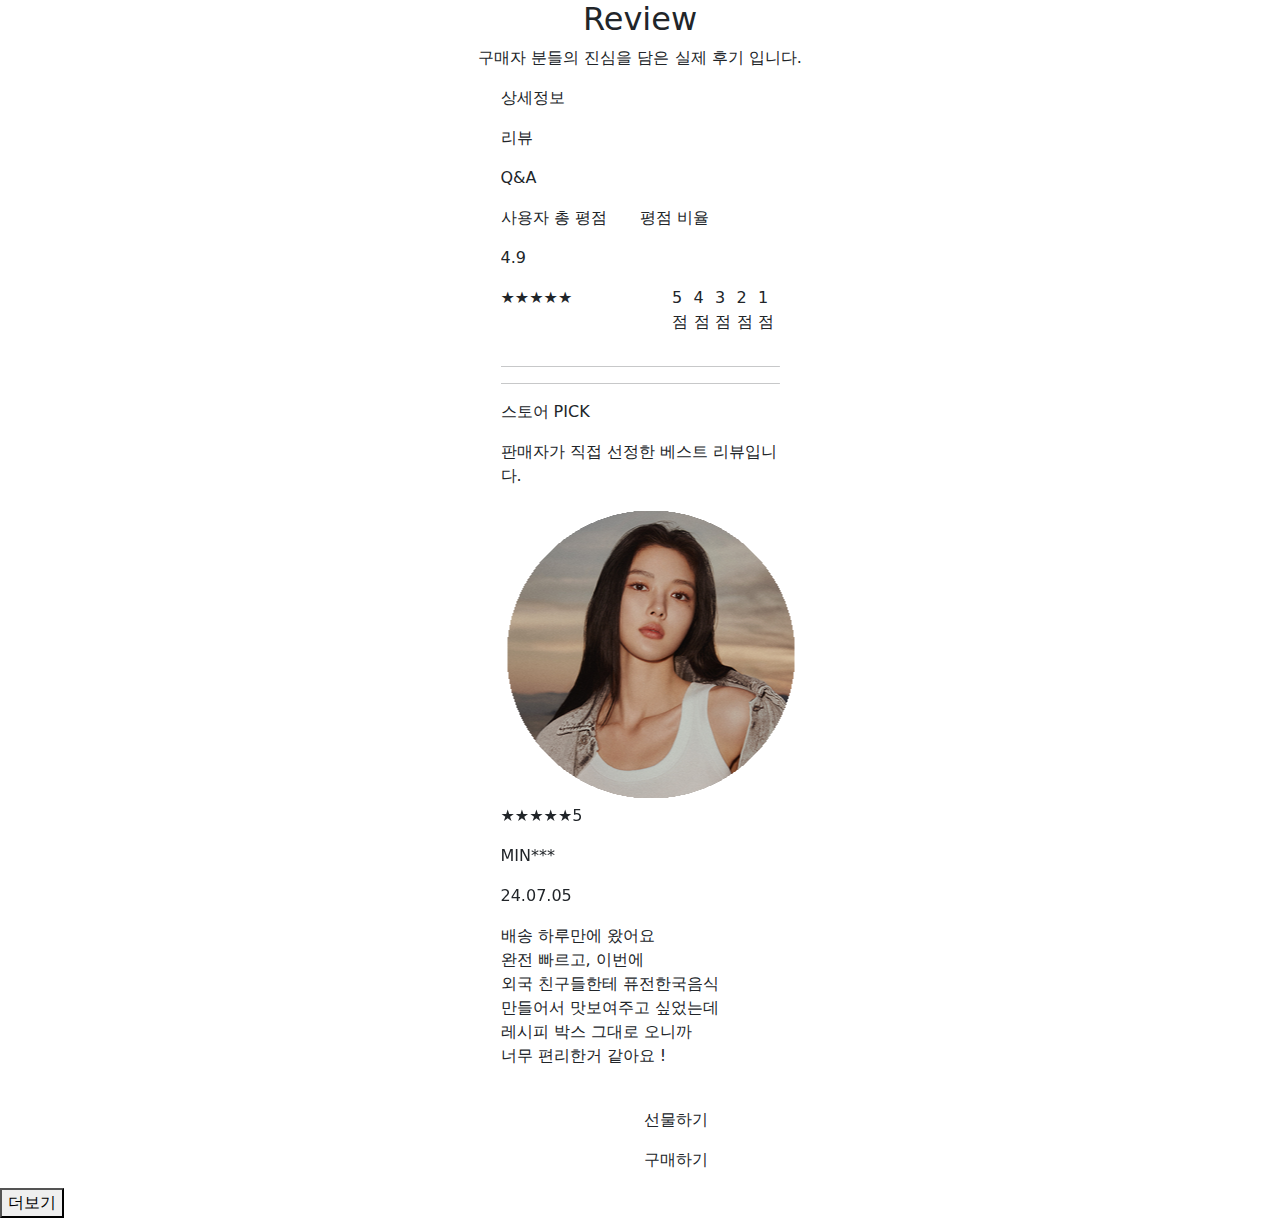
==== reviewboxset.html @ c2fda346 "네이버 고객 리뷰 박스 하드코딩 완료건" ====
<!DOCTYPE html>
<html lang="en">
<head>
  <meta charset="UTF-8">
  <meta name="viewport" content="width=device-width, initial-scale=1.0">
  <link rel="stylesheet" href="https://unpkg.com/swiper/swiper-bundle.min.css">
  <title>Swiper 8 Example</title>   
  <link rel="stylesheet" href="./css/reivewboxset.min.css">
  <link rel="stylesheet" href="https://yunjuyean.github.io/uglyus/css/common.min.css">
  <link href="https://cdn.jsdelivr.net/npm/bootstrap@5.3.3/dist/css/bootstrap.min.css" rel="stylesheet" integrity="sha384-QWTKZyjpPEjISv5WaRU9OFeRpok6YctnYmDr5pNlyT2bRjXh0JMhjY6hW+ALEwIH" crossorigin="anonymous">
  <link rel="stylesheet" href="https://cdnjs.cloudflare.com/ajax/libs/bootstrap-icons/1.5.0/font/bootstrap-icons.min.css">
  <link href="
  https://cdn.jsdelivr.net/npm/reset-css@5.0.2/reset.min.css
  " rel="stylesheet">
</head>
<body>
  <section id="review_gms"> 
    <span class="review_background"></span>

    <div class="text-center dja_gms">
        <h2 class = "font_con_title_e contents_spacing_gms">Review</h2>
        <p class = "font_leadcopy contents_spacing_gms">구매자 분들의 진심을 담은 실제 후기 입니다.</p>
    </div>

    <!-- Swiper -->
    <div class="container">
      <div class="swiper">
          <div class="swiper-wrapper">
              <div class="swiper-slide usernaver">   
                <div class="reviewbox bg-white">
                    <section class="usernaver_topmenu review_text">
                      <p class="bg_light col-4">상세정보</p>
                      <p class="bg_dark col-4">리뷰</p>
                      <p class="bg_light col-4">Q&A</p>
                    </section>
                    <section class="usernaver_rating review_text">
                      <section class="d-flex">
                        <p class="user_score col-6">사용자 총 평점</p>
                        <p class="rating col-6">평점 비율</p>
                      </section>
                      <section class="d-flex">
                        <p class="col-6 user_score_count_size">4.9</p>

                      </section>
                      <section class="d-flex">
                        <p class="col-6 user_score_star">★★★★★</p>
                        
                        <ul class="d-flex user_score_count_margin">
                          <li class="d-flex flex-column-reverse">
                            <span class="letter">5점</span>
                            <span class="user_score_count_bar">
                              <span class="user_score_highcount_colour"></span>
                            </span>
                          </li>
                          <li class="d-flex flex-column-reverse">
                            <span class="letter">4점</span>
                            <span class="user_score_count_bar">
                              <span class="user_score_lowcount_colour"></span>
                            </span>
                          </li>
                          <li class="d-flex flex-column-reverse">
                            <span class="letter">3점</span>
                            <span class="user_score_count_bar">
                              <span class="user_score_lowcount_colour"></span>
                            </span>
                          </li>
                          <li class="d-flex flex-column-reverse">
                            <span class="letter">2점</span>
                            <span class="user_score_count_bar">
                              <span class="user_score_lowcount_colour"></span>
                            </span>
                          </li>
                          <li class="d-flex flex-column-reverse">
                            <span class="letter">1점</span>
                            <span class="user_score_count_bar">
                              <span class="user_score_lowcount_colour"></span>
                            </span>
                          </li>
                        </ul>
                      </section>
                      <section>
                        <hr class="border_divider"></hr>
                        <hr class="border_divider_horizontal"></hr>
                      </section>
                    </section>
                    <section class="usernaver_review_article">
                      <p class="usernaver_reivew_title">스토어 PICK</p>
                      <p class="usernaver_review_subtitle">판매자가 직접 선정한 베스트 리뷰입니다.</p>
                      <main class="usernaver_review_small_main">
                        <box class="naver_review_userphoto">
                          <span class="position-relative">
                            <img class="usernaver_profile" src="./img/naver_riview_profilephoto.png" alt="">
                            <p class="reviewbox_user_score">★★★★★<span class="reviewbox_user_score_number">5</span></p>
                            <p class="reviewbox_user_id">MIN***</p>
                            <p class="reviewbox_user_date">24.07.05</p>
                          </span>
                          <p class="reviewbox_user_review">
                            배송 하루만에 왔어요<br>
                            완전 빠르고, 이번에<br>
                            외국 친구들한테 퓨전한국음식<br>
                            만들어서 맛보여주고 싶었는데<br>
                            레시피 박스 그대로 오니까<br>
                            너무 편리한거 같아요 !</p>
                            <img class="reviewbox_user_reviewphoto" src="./img/review_photo.jpg" alt="">
                        </box>

                      </main>

                      <main class="usernaver_review_small_left"></main>
                      <main class="usernaver_review_small_right"></main>
                  </section>
                  <section>
                    <box class="favorit_iconbox">
                      <i class="bi bi-heart favorit_icon"></i>
                    </box>
                    <box class="comment_iconbox">
                      <i class="bi bi-chat-dots comment_icon"></i>
                    </box>
                    <box class="present_box d-flex justify-content-evenly align-items-center">
                      <i class="bi bi-gift"></i>
                      <p class="usernaver_box_text">선물하기</p>
                    </box>
                    <box class="buy_box d-flex justify-content-evenly align-items-center">
                      <img class="naver_circle_icon" src="./img/img_gms/naver_icon-circle_59879.svg" alt="">
                      <p class="usernaver_box_text">구매하기</p>
                    </box>
                  </section>
                  </div>
                </div> 


              <div class="swiper-slide twiter">
                <div class="reviewbox review_text">

                </div>
              </div>

              <div class="swiper-slide instagram">
                <div class="reviewbox review_text">
                  
                </div>
              </div>

              <div class="swiper-slide youtube">
                <div class="reviewbox review_text">
                  
                </div>
              </div>      

              <div class="swiper-slide naverblog">
                <div class="reviewbox review_text">
                  
                </div>    
              </div>
          </div>
      </div>       
    </div>
     
   
    <div class="more_button-wrapper_gms dja_gms">
    <button class="more_button_gms font_button">더보기</button>
    </div>
</section>
 <!-- Swiper JS -->
 <script src="https://unpkg.com/swiper/swiper-bundle.min.js"></script>
 <script>
   document.addEventListener('DOMContentLoaded', function () {
     
     const swiperWrapper = document.querySelector('.swiper-wrapper');
     const slides = document.querySelectorAll('.swiper-slide');
     slides.forEach(slide => {
       const clone = slide.cloneNode(true);
       swiperWrapper.appendChild(clone);
     });

     var swiper = new Swiper('.swiper', {
       slidesPerView: 4,  // 화면에 보이는 슬라이드 수
       spaceBetween: 0,  // 슬라이드 사이의 간격 (필요에 따라 조정)
       loop: true,  
       centeredSlides: true,      // 슬라이드가 무한히 반복되게 함
       navigation: {
         nextEl: '.swiper-button-next',
         prevEl: '.swiper-button-prev',
       },
      // autoplay: {
       //delay: 2500,
      // disableOnInteraction: false,
    // }, 
       pagination: {
         el: '.swiper-pagination',
         clickable: true,
       },
       
     });
     
   });
 </script>

<script
src="https://code.jquery.com/jquery-2.2.4.min.js"
integrity="sha256-BbhdlvQf/xTY9gja0Dq3HiwQF8LaCRTXxZKRutelT44="
crossorigin="anonymous">
</script>

<script>
 $(document).ready(function(){
     $.ajax({
         url: "/data/data_gms.json", // JSON 파일의 경로
         type: "GET",
         dataType: "json",
         success: function(data){
             console.log("리뷰정보", data);

             let snsListHTML = '';

             $('.swpier-slide .naver').html(snsListHTML);
             $('.swpier-slide .twiter').html(snsListHTML);
             $('.swpier-slide .instagram').html(snsListHTML);
             $('.swpier-slide .youtube').html(snsListHTML);
             $('.swpier-slide .naverblog').html(snsListHTML);

         },
         error: function(){
             
         }
     });
 });
</script>
</body>
</html>
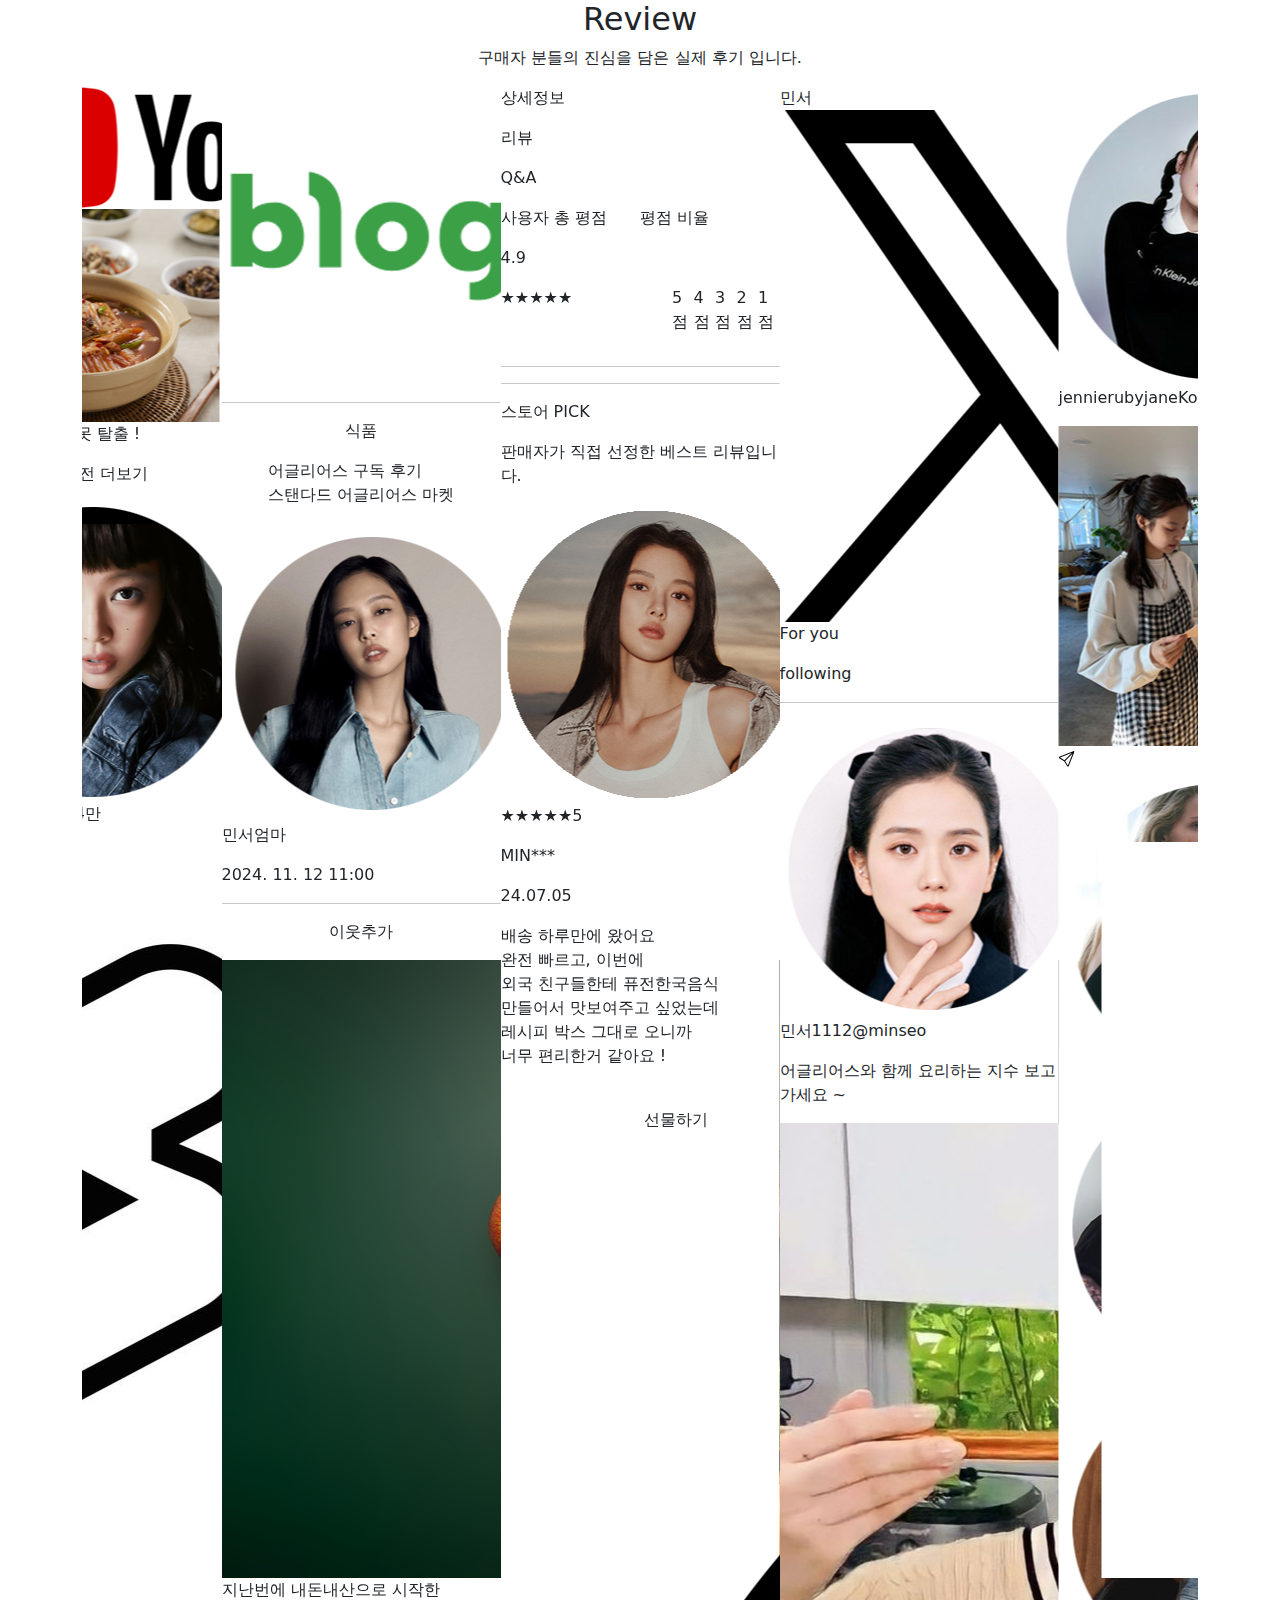
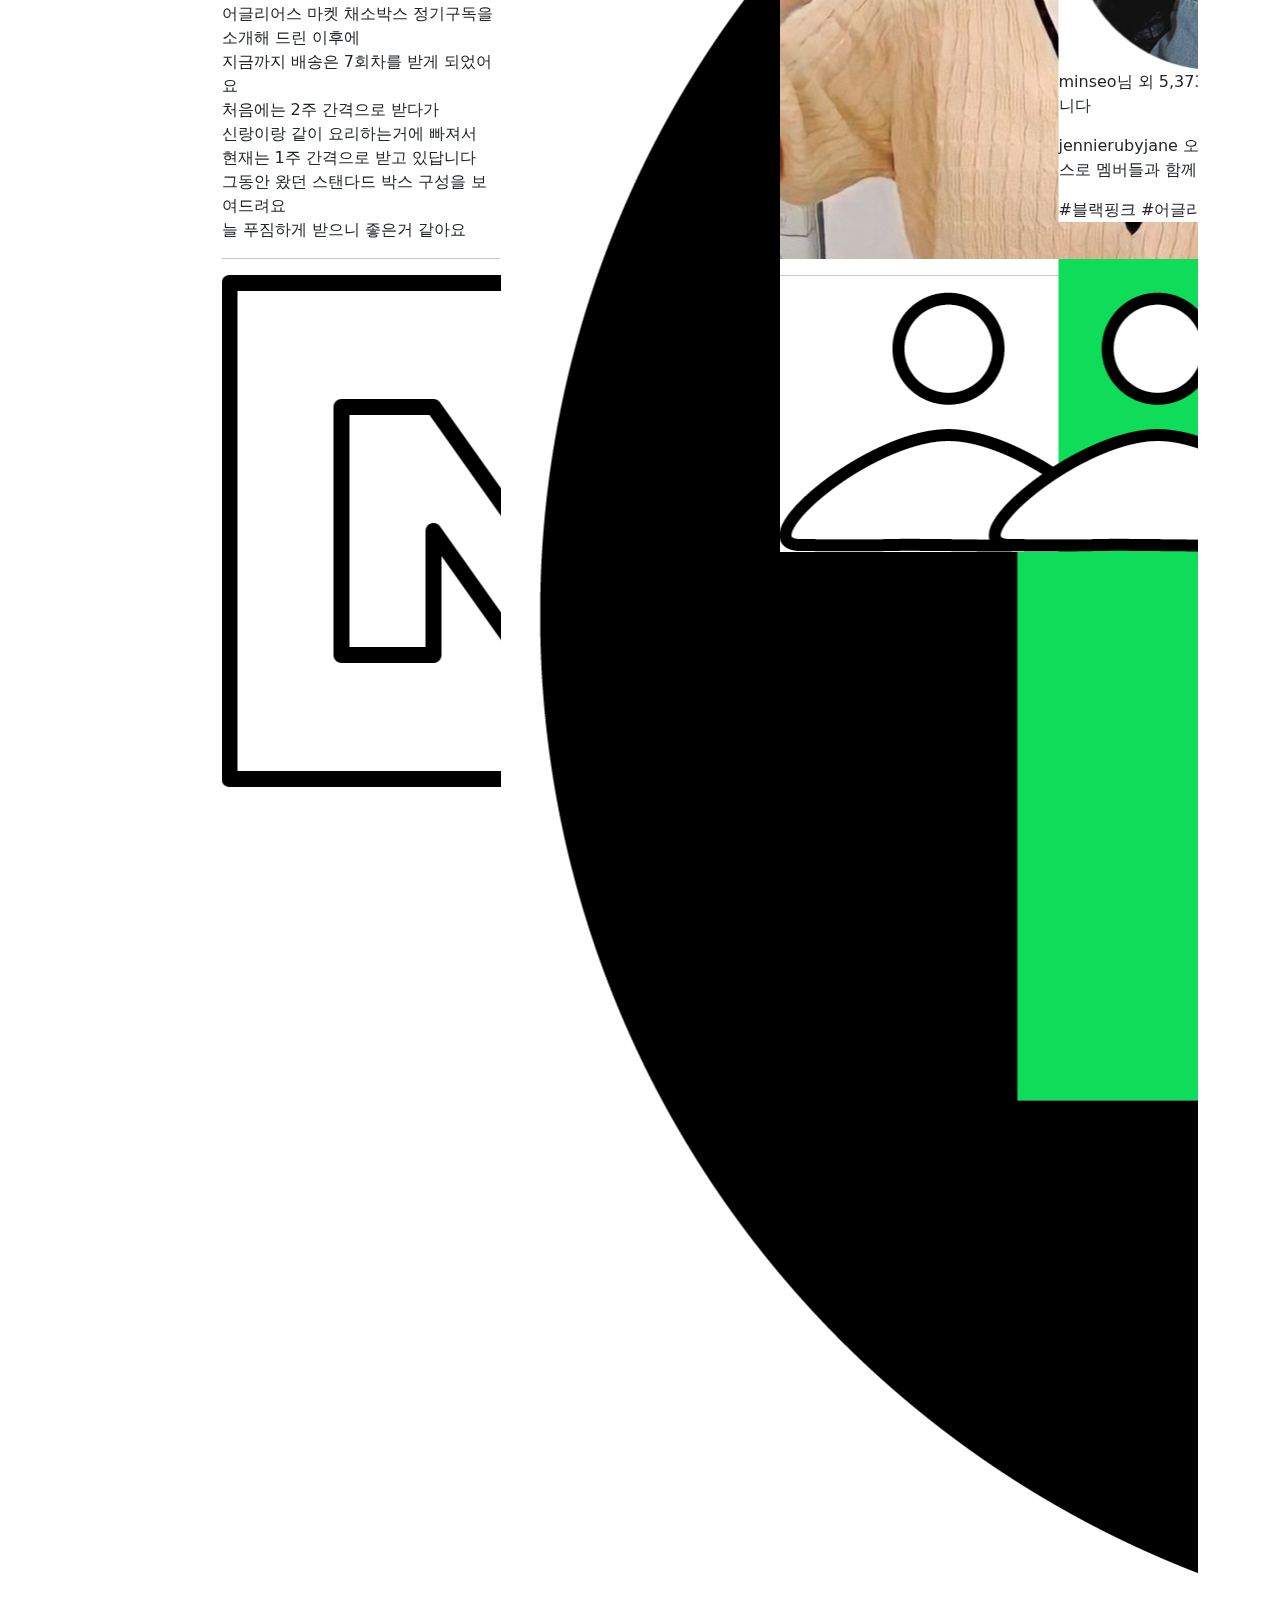
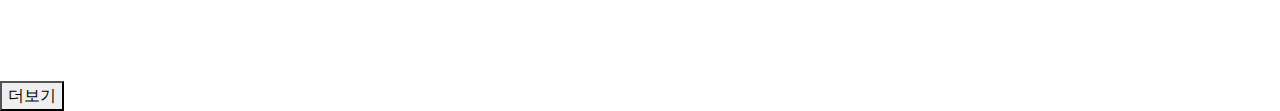
==== commit db8437d0: "리뷰 컴포넌트 하드코딩 완성형" ====
--- a/reviewboxset.html
+++ b/reviewboxset.html
@@ -33,6 +33,7 @@
                       <p class="bg_dark col-4">리뷰</p>
                       <p class="bg_light col-4">Q&A</p>
                     </section>
+
                     <section class="usernaver_rating review_text">
                       <section class="d-flex">
                         <p class="user_score col-6">사용자 총 평점</p>
@@ -40,11 +41,9 @@
                       </section>
                       <section class="d-flex">
                         <p class="col-6 user_score_count_size">4.9</p>
-
                       </section>
                       <section class="d-flex">
                         <p class="col-6 user_score_star">★★★★★</p>
-                        
                         <ul class="d-flex user_score_count_margin">
                           <li class="d-flex flex-column-reverse">
                             <span class="letter">5점</span>
@@ -79,10 +78,11 @@
                         </ul>
                       </section>
                       <section>
-                        <hr class="border_divider"></hr>
-                        <hr class="border_divider_horizontal"></hr>
+                        <hr class="usernaver_border_divider"></hr>
+                        <hr class="usernaver_border_divider_horizontal"></hr>
                       </section>
                     </section>
+
                     <section class="usernaver_review_article">
                       <p class="usernaver_reivew_title">스토어 PICK</p>
                       <p class="usernaver_review_subtitle">판매자가 직접 선정한 베스트 리뷰입니다.</p>
@@ -103,12 +103,11 @@
                             너무 편리한거 같아요 !</p>
                             <img class="reviewbox_user_reviewphoto" src="./img/review_photo.jpg" alt="">
                         </box>
-
                       </main>
-
                       <main class="usernaver_review_small_left"></main>
                       <main class="usernaver_review_small_right"></main>
                   </section>
+
                   <section>
                     <box class="favorit_iconbox">
                       <i class="bi bi-heart favorit_icon"></i>
@@ -121,35 +120,174 @@
                       <p class="usernaver_box_text">선물하기</p>
                     </box>
                     <box class="buy_box d-flex justify-content-evenly align-items-center">
-                      <img class="naver_circle_icon" src="./img/img_gms/naver_icon-circle_59879.svg" alt="">
+                      <img class="naver_circle_icon" src="./icon/naver_icon-circle.png" alt="">
                       <p class="usernaver_box_text">구매하기</p>
                     </box>
                   </section>
                   </div>
                 </div> 
 
-
               <div class="swiper-slide twiter">
-                <div class="reviewbox review_text">
+                <div class="reviewbox review_text bg-white">
+                  
+                  <section>
+                    <span class="twiter_profile">민서</span>
+                    <img class="twiter_logo" src="./icon/free-icon-twitter-5968958.png" alt="">
+                    <i class="bi bi-gear twiter_setting"></i>
+                  </section>
+
+                  <section class="twiter_top_text">
+                    <p class="col-6">For you</p>
+                    <p class="col-6">following</p>
+                  </section>
+                  <section>
+                    <hr class="twiter_border_divider_horizontal"></hr>
+                  </section>
+                  <section>
+                    <img class="twiter_review_profile" src="./img/twiter_reivew_profilephoto.png" alt="">
+                    <span class="position-relative d-flex twiter_reviewbox_user_info">
+                      <p class="twiter_reviewbox_user_id">민서1112</p>
+                      <p class="twiter_reviewbox_user_nikname">@minseo</p>
+                    </span>
+                    <span class="twiter_reviewbox_reivew_text">
+                      <p>어글리어스와 함께 요리하는 지수 보고 가세요 ~</p>
+                    </span>             
+                  </section>
+
+                  <section>
+                        <img class="twiter_rieveiwbox_reviewphoto" src="./img/twiter_reviewbox_photo.jpg" alt="">
+                  </section>
+
+                  <section>
+                    <hr class="twiter_border_divider_horizontal"></hr>
+                  </section>
+
+                  <section class="twiter_bottomicon">
+                    <i class="bi bi-house-door-fill"></i>
+                    <i class="bi bi-search"></i>
+                    <img class="twiter_followingicon" src="./icon/following.png" alt="">
+                    <i class="bi bi-bell-fill"></i>
+                    <i class="bi bi-envelope"></i>
+                  </section>
+
 
                 </div>
               </div>
 
               <div class="swiper-slide instagram">
-                <div class="reviewbox review_text">
+                <div class="reviewbox review_text bg-white">
+                  <section>
+                    <img class="insta_profilephoto" src="./img/insta_riview_profilephoto.png" alt="">
+                    <span class="position-relative d-flex insta_reviewbox_user_info">
+                      <p class="insta_reviewbox_user_id">jennierubyjane</p>
+                      <p class="insta_reviewbox_user_country">Korea</p>
+                      <i class="bi bi-three-dots-vertical"></i>
+                    </span>
+                  </section>
+
+                  <section>
+                    <img class="insta_reviewbox_photo" src="./img/insta_review_photo.png" alt="">
+                    <span class="insta_reiviewbox_icon">
+                      <i class="bi bi-heart-fill"></i>
+                      <i class="bi bi-chat"></i>
+                      <img class="insta_icon_send" src="./icon/send.svg" alt="">            
+                    </span>
+                    <span class="insta_follwing_photo">
+                      <img src="./img/insta_following_photo.png" alt="">
+                      <img class="insta_follwing_photo_s" src="./img/insta_following_photo_2.png" alt="">
+                      <img class="insta_follwing_photo_t" src="./img/insta_following_photo_3.png" alt="">
+                    </span>
+                      <span class="insta_reviewbox_article">
+                        <p class="insta_reviewbox_article_f">minseo님 외 <span>5,373,154 명</span>이 좋아합니다</p>
+                        <p class="insta_reviewbox_article_s"><span>jennierubyjane</span> 오늘저녁은 어글리어스로 멤버들과 함께</p>              
+                        <p class="insta_reviewbox_article_t">#블랙핑크 #어글리어스</p>
+                    </span>
+                  </section>
                   
                 </div>
               </div>
 
               <div class="swiper-slide youtube">
-                <div class="reviewbox review_text">
-                  
+                <div class="reviewbox review_text bg-white">
+                  <section class="youtube_icon">
+                    <img class="youtube_logo" src="./icon/youtube.logo.png" alt="">
+                    <i class="bi bi-cast"></i>
+                    <i class="bi bi-bell"></i>
+                    <i class="bi bi-search"></i>
+                  </section>
+                  <section>
+                    <img class="youtube_reviewbox_photo" src="./img/youtube_photo.png" alt="">
+                    <p class="youtube_reviewbox_title">어글리어스로 요알못 탈출 ! </p>
+                    <p class="youtube_reviewbox_article_f">조회수 33만회
+                    <span class="youtube_reviewbox_article_s">3일전</span>
+                    <span class="youtube_reviewbox_article_t">더보기</span></p>
+                    <img class="youtube_reviewbox_profile" src="./img/youtube_profilephoto.png" alt="">
+                    <p class="youtube_reviewbox_article_four">민서의 브이로그 <span class="youtube_reviewbox_article_five">94만</span> </p>
+                  </section>
+                  <section class="d-flex justify-content-center align-items-center youtube_bottom_icon">
+                    <i class="bi bi-house-door-fill"></i>
+                    <img class="youtube_bottom_icon_s" src="./icon/Youtube Shorts Logo PNG Images (Transparent HD Photo Clipart).jpg" alt="">
+                    <i class="bi bi-plus-circle"></i>
+                    <i class="bi bi-collection-play"></i>
+                    <span class="youtube_profile">민서</span>
+                  </section>
                 </div>
               </div>      
 
               <div class="swiper-slide naverblog">
-                <div class="reviewbox review_text">
-                  
+                <div class="reviewbox review_text bg-white">
+                  <section class="d-flex justify-content-around align-items-center naverblog_top_icon">
+                    <img class="naverblog_logo" src="./icon/naverblog_gms.png" alt="">
+                    <i class="bi bi-card-list"></i>
+                    <p class="naverblog_top_icon_t">사랑 곱배기 밍서네♥</p>
+                    <i class="bi bi-search"></i>
+                    <i class="bi bi-list"></i>
+                  </section>
+                  <section>
+                    <hr class="naverblog_border_divider_horizontal"></hr>
+                  </section>
+                  <section class="d-flex flex-column align-items-center naverblog_review_text">
+                    <p class="naverblog_review_text_f">식품</p>
+                    <p class="naverblog_review_text_s">
+                      어글리어스 구독 후기</br>
+                      스탠다드 어글리어스 마켓
+                    </p>
+                  </section>
+                  <section>
+                    <img class="naverblog_review_profile" src="./img/naverblog_riview_profilephoto.png" alt="">
+                    <p class="naverblog_review_profile_text_f">민서엄마</p>
+                    <p class="naverblog_review_profile_text_s">2024. 11. 12 11:00</p>
+                  </section>
+                  <section>
+                    <hr class="naverblog_border_divider_horizontal_s"></hr>
+                  </section>
+                  <section class="d-flex justify-content-center align-items-center">
+                    <p class="naverblog_addfriends"><i class="bi bi-plus"></i>이웃추가</p>
+                  </section>
+                  <section>
+                    <img class="naverblog_review_article_photo" src="./img/naverblog_review_photo.jpg" alt="">
+                    <p class="naverblog_review_article">지난번에 내돈내산으로 시작한</br>
+                      어글리어스 마켓 채소박스 정기구독을</br>
+                      소개해 드린 이후에</br>
+                      지금까지 배송은 7회차를 받게 되었어요</br>
+                      처음에는 2주 간격으로 받다가</br>
+                      신랑이랑 같이 요리하는거에 빠져서</br>
+                      현재는 1주 간격으로 받고 있답니다</br>
+                      그동안 왔던 스탠다드 박스 구성을 보여드려요</br>
+                      늘 푸짐하게 받으니 좋은거 같아요</br></p>
+                  </section>
+                  <section>
+                    <hr class="naverblog_border_divider_horizontal_t"></hr>
+                  </section>
+                  <section class="naverblog_bottom_icon d-flex align-items-center">
+                    <img class="naverblog_bottom_naverlogo" src="./icon/free-icon-naver-11423248.png" alt="">
+                    <i class="bi bi-arrow-left-short"></i>
+                    <i class="bi bi-arrow-right-short"></i>
+                    <i class="bi bi-arrow-clockwise"></i>
+                    <img class="naverblog_bottom_ano_arrow" src="./icon/free-icon-arrow-right-4655041.png" alt="">
+                    <i class="bi bi-list"></i>
+                  </section>
+
                 </div>    
               </div>
           </div>
@@ -161,6 +299,8 @@
     <button class="more_button_gms font_button">더보기</button>
     </div>
 </section>
+
+
  <!-- Swiper JS -->
  <script src="https://unpkg.com/swiper/swiper-bundle.min.js"></script>
  <script>
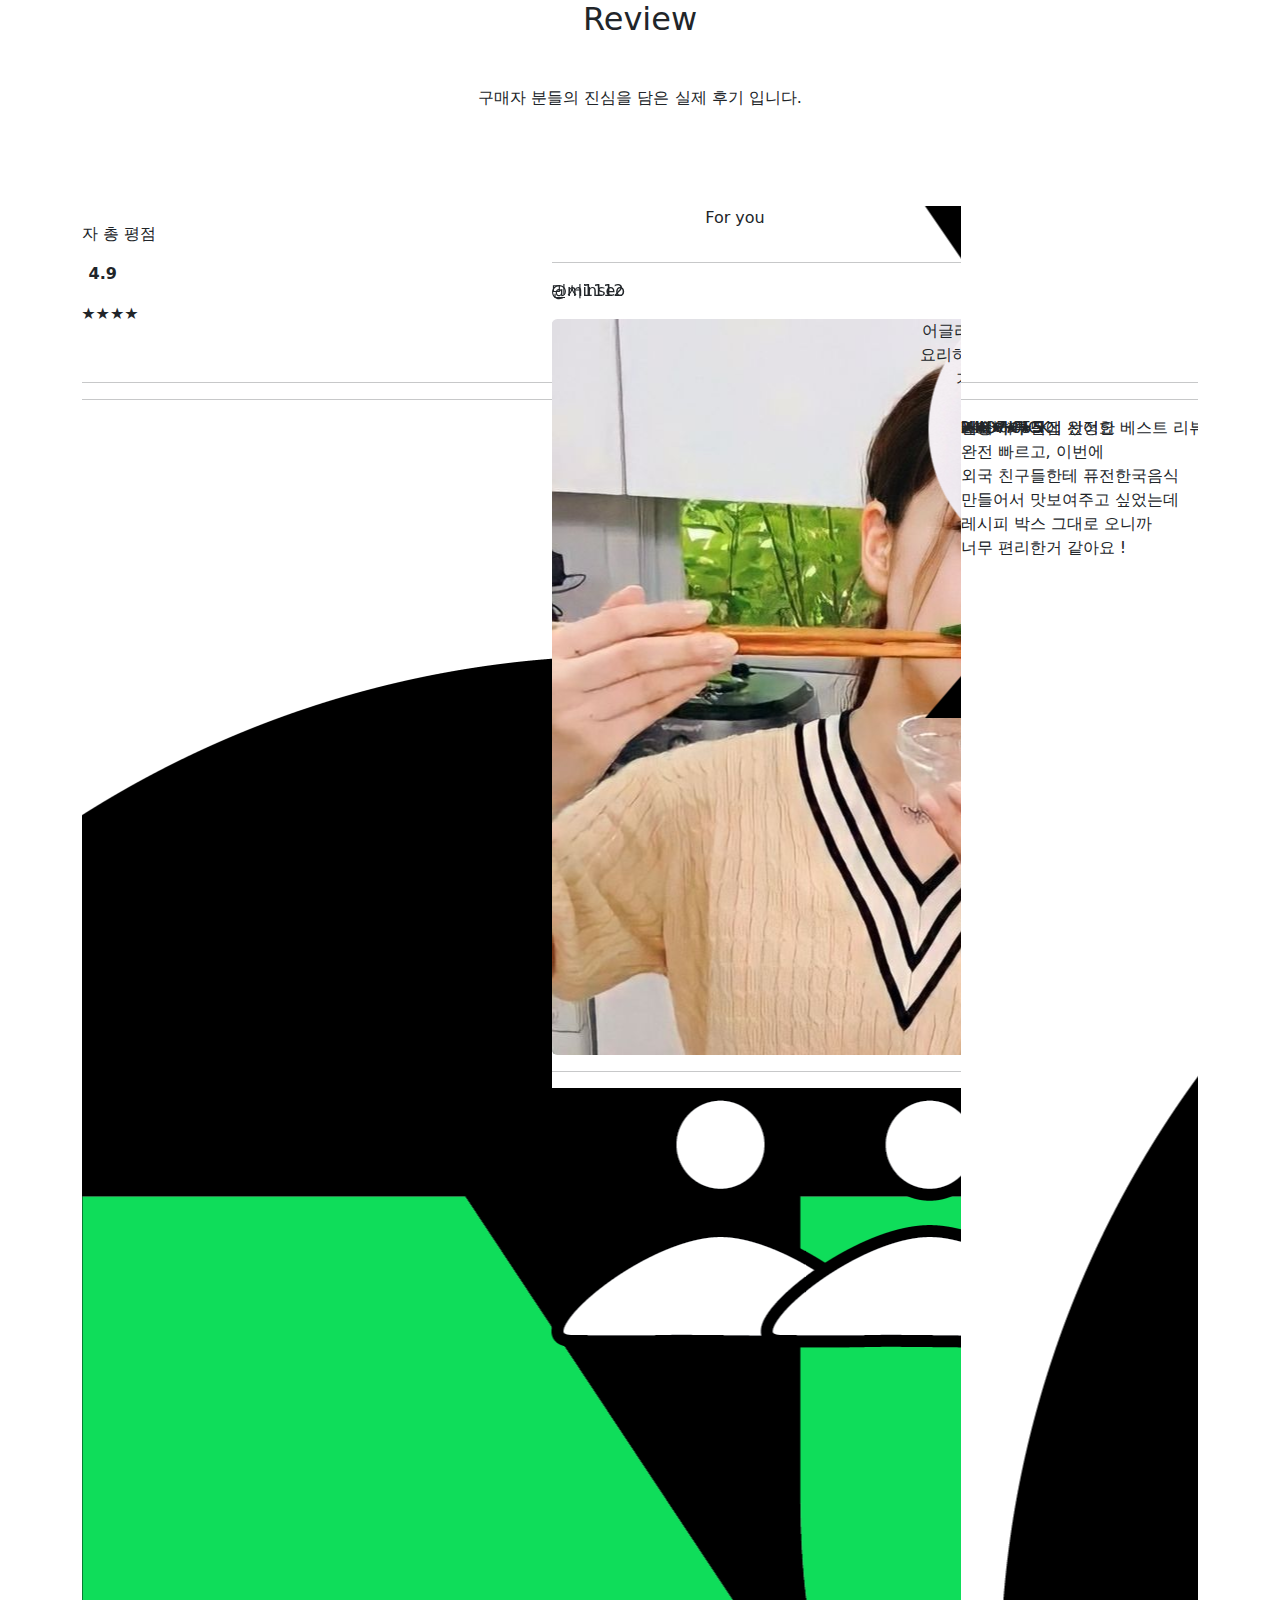
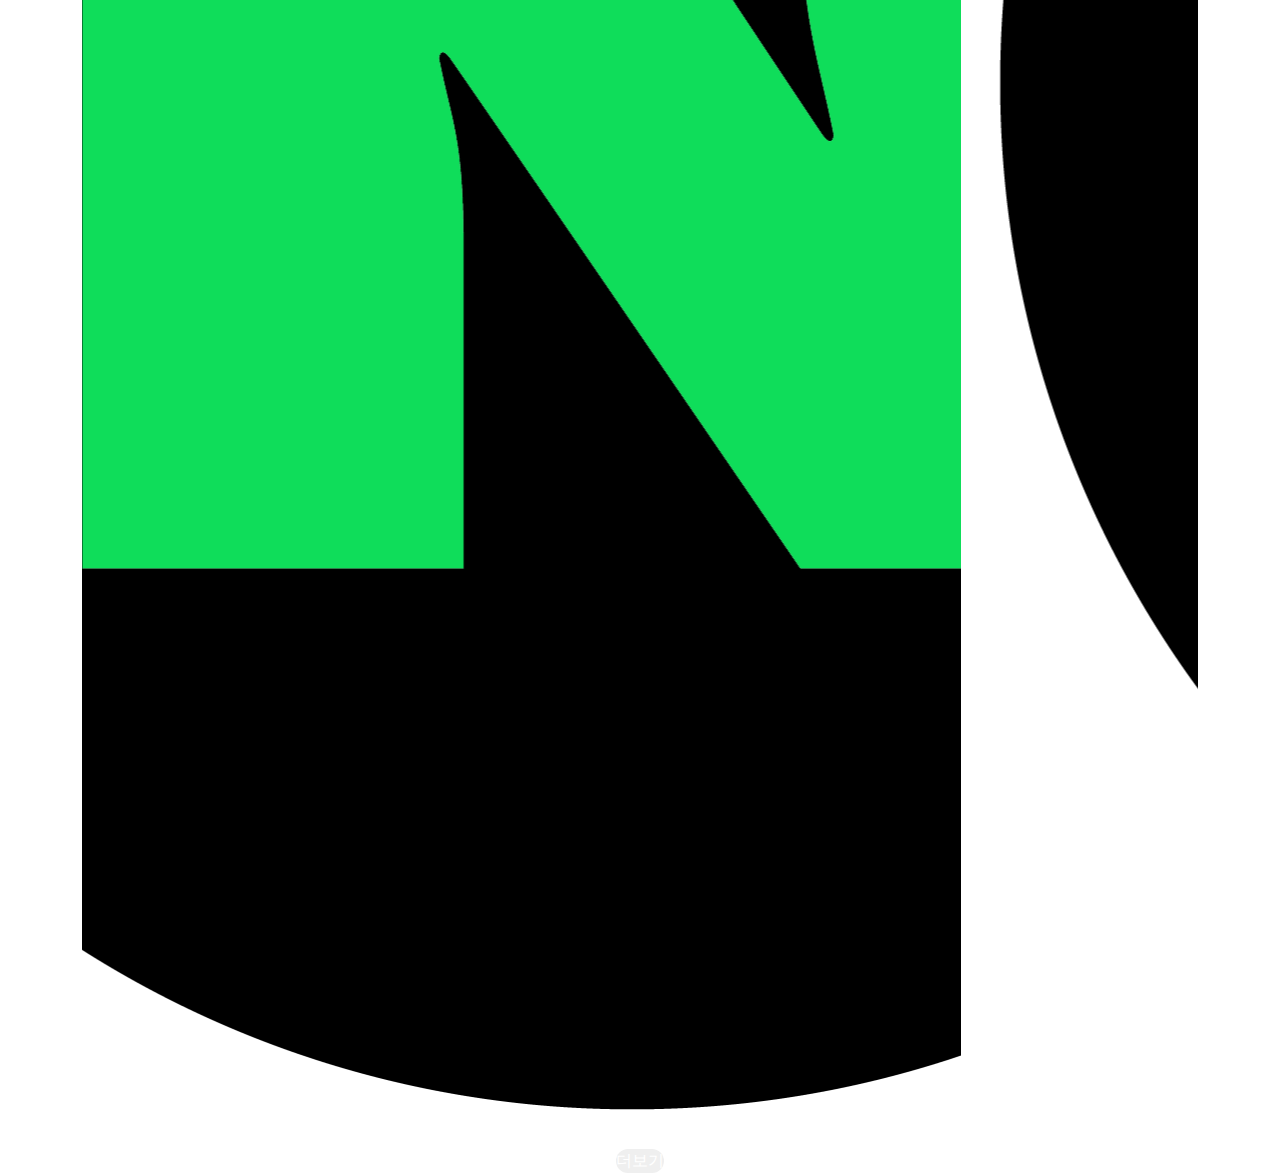
==== commit 7aba168f: "리뷰 컴포넌트 scss 최적화 작업 완료건" ====
--- a/reviewboxset.html
+++ b/reviewboxset.html
@@ -17,18 +17,18 @@
   <section id="review_gms"> 
     <span class="review_background"></span>
 
-    <div class="text-center dja_gms">
-        <h2 class = "font_con_title_e contents_spacing_gms">Review</h2>
-        <p class = "font_leadcopy contents_spacing_gms">구매자 분들의 진심을 담은 실제 후기 입니다.</p>
+    <div class="text-center d-flex justify-content-center align-items-center flex-column">
+        <h2 class = "font_con_title_e mt-0 mb-5">Review</h2>
+        <p class = "font_leadcopy mt-0 mb-5">구매자 분들의 진심을 담은 실제 후기 입니다.</p>
     </div>
 
     <!-- Swiper -->
     <div class="container">
-      <div class="swiper">
+      <div class="swiper w-100 pt-4">
           <div class="swiper-wrapper">
-              <div class="swiper-slide usernaver">   
+              <div class="swiper-slide usernaver d-flex justify-content-center align-items-center text-center ">   
                 <div class="reviewbox bg-white">
-                    <section class="usernaver_topmenu review_text">
+                    <section class="usernaver_topmenu review_text w-100 d-flex justify-content-between align-items-center align-content-center">
                       <p class="bg_light col-4">상세정보</p>
                       <p class="bg_dark col-4">리뷰</p>
                       <p class="bg_light col-4">Q&A</p>
@@ -40,132 +40,132 @@
                         <p class="rating col-6">평점 비율</p>
                       </section>
                       <section class="d-flex">
-                        <p class="col-6 user_score_count_size">4.9</p>
+                        <p class="col-6 user_score_count_size fw-bold f_30">4.9</p>
                       </section>
                       <section class="d-flex">
                         <p class="col-6 user_score_star">★★★★★</p>
                         <ul class="d-flex user_score_count_margin">
                           <li class="d-flex flex-column-reverse">
-                            <span class="letter">5점</span>
-                            <span class="user_score_count_bar">
-                              <span class="user_score_highcount_colour"></span>
-                            </span>
-                          </li>
-                          <li class="d-flex flex-column-reverse">
-                            <span class="letter">4점</span>
-                            <span class="user_score_count_bar">
-                              <span class="user_score_lowcount_colour"></span>
-                            </span>
-                          </li>
-                          <li class="d-flex flex-column-reverse">
-                            <span class="letter">3점</span>
-                            <span class="user_score_count_bar">
-                              <span class="user_score_lowcount_colour"></span>
-                            </span>
-                          </li>
-                          <li class="d-flex flex-column-reverse">
-                            <span class="letter">2점</span>
-                            <span class="user_score_count_bar">
-                              <span class="user_score_lowcount_colour"></span>
-                            </span>
-                          </li>
-                          <li class="d-flex flex-column-reverse">
-                            <span class="letter">1점</span>
-                            <span class="user_score_count_bar">
-                              <span class="user_score_lowcount_colour"></span>
+                            <span class="letter f_11">5점</span>
+                            <span class="user_score_count_bar ml-1">
+                              <span class="user_score_highcount_colour d-inline-block w-100"></span>
+                            </span>
+                          </li>
+                          <li class="d-flex flex-column-reverse">
+                            <span class="letter f_11">4점</span>
+                            <span class="user_score_count_bar ml-1">
+                              <span class="user_score_lowcount_colour w-100 d-inline-block position-relative"></span>
+                            </span>
+                          </li>
+                          <li class="d-flex flex-column-reverse">
+                            <span class="letter f_11">3점</span>
+                            <span class="user_score_count_bar ml-1">
+                              <span class="user_score_lowcount_colour w-100 d-inline-block position-relative"></span>
+                            </span>
+                          </li>
+                          <li class="d-flex flex-column-reverse">
+                            <span class="letter f_11">2점</span>
+                            <span class="user_score_count_bar ml-1">
+                              <span class="user_score_lowcount_colour w-100 d-inline-block position-relative"></span>
+                            </span>
+                          </li>
+                          <li class="d-flex flex-column-reverse">
+                            <span class="letter f_11">1점</span>
+                            <span class="user_score_count_bar ml-1">
+                              <span class="user_score_lowcount_colour w-100 d-inline-block position-relative"></span>
                             </span>
                           </li>
                         </ul>
                       </section>
                       <section>
-                        <hr class="usernaver_border_divider"></hr>
-                        <hr class="usernaver_border_divider_horizontal"></hr>
+                        <hr class="usernaver_border_divider position-relative divider_color"></hr>
+                        <hr class="usernaver_border_divider_horizontal position-relative divider_color"></hr>
                       </section>
                     </section>
 
                     <section class="usernaver_review_article">
-                      <p class="usernaver_reivew_title">스토어 PICK</p>
-                      <p class="usernaver_review_subtitle">판매자가 직접 선정한 베스트 리뷰입니다.</p>
-                      <main class="usernaver_review_small_main">
+                      <p class="usernaver_reivew_title position-absolute">스토어 PICK</p>
+                      <p class="usernaver_review_subtitle position-absolute fw-lighter">판매자가 직접 선정한 베스트 리뷰입니다.</p>
+                      <main class="usernaver_review_small_main rounded-0 position-relative box_color">
                         <box class="naver_review_userphoto">
                           <span class="position-relative">
-                            <img class="usernaver_profile" src="./img/naver_riview_profilephoto.png" alt="">
-                            <p class="reviewbox_user_score">★★★★★<span class="reviewbox_user_score_number">5</span></p>
-                            <p class="reviewbox_user_id">MIN***</p>
-                            <p class="reviewbox_user_date">24.07.05</p>
+                            <img class="usernaver_profile position-absolute" src="./img/naver_riview_profilephoto.png" alt="">
+                            <p class="reviewbox_user_score position-absolute fw-bold f_13">★★★★★<span class="reviewbox_user_score_number ml-1 f_13">5</span></p>
+                            <p class="reviewbox_user_id position-absolute f_13">MIN***</p>
+                            <p class="reviewbox_user_date position-absolute f_13">24.07.05</p>
                           </span>
-                          <p class="reviewbox_user_review">
+                          <p class="reviewbox_user_review text-start">
                             배송 하루만에 왔어요<br>
                             완전 빠르고, 이번에<br>
                             외국 친구들한테 퓨전한국음식<br>
                             만들어서 맛보여주고 싶었는데<br>
                             레시피 박스 그대로 오니까<br>
                             너무 편리한거 같아요 !</p>
-                            <img class="reviewbox_user_reviewphoto" src="./img/review_photo.jpg" alt="">
+                            <img class="reviewbox_user_reviewphoto position-absolute" src="./img/review_photo.jpg" alt="">
                         </box>
                       </main>
-                      <main class="usernaver_review_small_left"></main>
-                      <main class="usernaver_review_small_right"></main>
-                  </section>
-
-                  <section>
-                    <box class="favorit_iconbox">
-                      <i class="bi bi-heart favorit_icon"></i>
+                      <main class="usernaver_review_small_left position-relative rounded-0 box_color"></main>
+                      <main class="usernaver_review_small_right position-relative rounded-0 box_color"></main>
+                  </section>
+
+                  <section>
+                    <box class="favorit_iconbox position-relative d-block">
+                      <i class="bi bi-heart favorit_icon position-absolute"></i>
                     </box>
-                    <box class="comment_iconbox">
-                      <i class="bi bi-chat-dots comment_icon"></i>
+                    <box class="comment_iconbox position-relative d-block">
+                      <i class="bi bi-chat-dots comment_icon position-absolute"></i>
                     </box>
-                    <box class="present_box d-flex justify-content-evenly align-items-center">
+                    <box class="present_box position-relative d-flex justify-content-evenly align-items-center">
                       <i class="bi bi-gift"></i>
-                      <p class="usernaver_box_text">선물하기</p>
+                      <p class="usernaver_box_text fw-medium">선물하기</p>
                     </box>
-                    <box class="buy_box d-flex justify-content-evenly align-items-center">
+                    <box class="buy_box position-relative d-flex justify-content-evenly align-items-center">
                       <img class="naver_circle_icon" src="./icon/naver_icon-circle.png" alt="">
-                      <p class="usernaver_box_text">구매하기</p>
+                      <p class="usernaver_box_text fw-medium">구매하기</p>
                     </box>
                   </section>
                   </div>
                 </div> 
 
-              <div class="swiper-slide twiter">
+              <div class="swiper-slide twitter d-flex justify-content-center align-items-center text-center">
                 <div class="reviewbox review_text bg-white">
                   
                   <section>
-                    <span class="twiter_profile">민서</span>
-                    <img class="twiter_logo" src="./icon/free-icon-twitter-5968958.png" alt="">
-                    <i class="bi bi-gear twiter_setting"></i>
-                  </section>
-
-                  <section class="twiter_top_text">
+                    <span class="twitter_profile fw-lighter rounded-circle d-flex justify-content-center align-items-center text-white f_13">민서</span>
+                    <img class="twitter_logo position-absolute" src="./icon/free-icon-twitter-5968958.png" alt="">
+                    <i class="bi bi-gear twitter_setting position-absolute"></i>
+                  </section>
+
+                  <section class="twitter_top_text d-flex">
                     <p class="col-6">For you</p>
                     <p class="col-6">following</p>
                   </section>
                   <section>
-                    <hr class="twiter_border_divider_horizontal"></hr>
-                  </section>
-                  <section>
-                    <img class="twiter_review_profile" src="./img/twiter_reivew_profilephoto.png" alt="">
-                    <span class="position-relative d-flex twiter_reviewbox_user_info">
-                      <p class="twiter_reviewbox_user_id">민서1112</p>
-                      <p class="twiter_reviewbox_user_nikname">@minseo</p>
-                    </span>
-                    <span class="twiter_reviewbox_reivew_text">
+                    <hr class="twitter_border_divider_horizontal position-relative divider_color"></hr>
+                  </section>
+                  <section>
+                    <img class="twitter_review_profile position-absolute" src="./img/twitter_reivew_profilephoto.png" alt="">
+                    <span class="position-relative d-flex twitter_reviewbox_user_info">
+                      <p class="twitter_reviewbox_user_id position-absolute f_11">민서1112</p>
+                      <p class="twitter_reviewbox_user_nikname f_11">@minseo</p>
+                    </span>
+                    <span class="twitter_reviewbox_reivew_text position-absolute f_11">
                       <p>어글리어스와 함께 요리하는 지수 보고 가세요 ~</p>
                     </span>             
                   </section>
 
                   <section>
-                        <img class="twiter_rieveiwbox_reviewphoto" src="./img/twiter_reviewbox_photo.jpg" alt="">
-                  </section>
-
-                  <section>
-                    <hr class="twiter_border_divider_horizontal"></hr>
-                  </section>
-
-                  <section class="twiter_bottomicon">
+                        <img class="twitter_rieveiwbox_reviewphoto rounded " src="./img/twitter_reviewbox_photo.jpg" alt="">
+                  </section>
+
+                  <section>
+                    <hr class="twitter_border_divider_horizontal position-relative divider_color"></hr>
+                  </section>
+
+                  <section class="twitter_bottomicon position-absolute">
                     <i class="bi bi-house-door-fill"></i>
                     <i class="bi bi-search"></i>
-                    <img class="twiter_followingicon" src="./icon/following.png" alt="">
+                    <img class="twitter_followingicon" src="./icon/following.png" alt="">
                     <i class="bi bi-bell-fill"></i>
                     <i class="bi bi-envelope"></i>
                   </section>
@@ -174,32 +174,32 @@
                 </div>
               </div>
 
-              <div class="swiper-slide instagram">
-                <div class="reviewbox review_text bg-white">
-                  <section>
-                    <img class="insta_profilephoto" src="./img/insta_riview_profilephoto.png" alt="">
+              <div class="swiper-slide instagram d-flex justify-content-center align-items-center text-center">
+                <div class="reviewbox review_text bg-white fw-500">
+                  <section>
+                    <img class="insta_profilephoto position-absolute" src="./img/insta_riview_profilephoto.png" alt="">
                     <span class="position-relative d-flex insta_reviewbox_user_info">
-                      <p class="insta_reviewbox_user_id">jennierubyjane</p>
-                      <p class="insta_reviewbox_user_country">Korea</p>
-                      <i class="bi bi-three-dots-vertical"></i>
+                      <p class="insta_reviewbox_user_id position-absolute">jennierubyjane</p>
+                      <p class="insta_reviewbox_user_country position-absolute">Korea</p>
+                      <i class="bi bi-three-dots-vertical position-absolute"></i>
                     </span>
                   </section>
 
                   <section>
                     <img class="insta_reviewbox_photo" src="./img/insta_review_photo.png" alt="">
-                    <span class="insta_reiviewbox_icon">
-                      <i class="bi bi-heart-fill"></i>
-                      <i class="bi bi-chat"></i>
-                      <img class="insta_icon_send" src="./icon/send.svg" alt="">            
-                    </span>
-                    <span class="insta_follwing_photo">
+                    <span class="insta_reiviewbox_icon position-relative">
+                      <i class="bi bi-heart-fill position-absolute"></i>
+                      <i class="bi bi-chat position-absolute"></i>
+                      <img class="insta_icon_send position-absolute" src="./icon/send.svg" alt="">            
+                    </span>
+                    <span class="insta_follwing_photo position-relative">
                       <img src="./img/insta_following_photo.png" alt="">
-                      <img class="insta_follwing_photo_s" src="./img/insta_following_photo_2.png" alt="">
-                      <img class="insta_follwing_photo_t" src="./img/insta_following_photo_3.png" alt="">
-                    </span>
-                      <span class="insta_reviewbox_article">
-                        <p class="insta_reviewbox_article_f">minseo님 외 <span>5,373,154 명</span>이 좋아합니다</p>
-                        <p class="insta_reviewbox_article_s"><span>jennierubyjane</span> 오늘저녁은 어글리어스로 멤버들과 함께</p>              
+                      <img class="insta_follwing_photo_s position-absolute" src="./img/insta_following_photo_2.png" alt="">
+                      <img class="insta_follwing_photo_t position-absolute" src="./img/insta_following_photo_3.png" alt="">
+                    </span>
+                      <span class="insta_reviewbox_article position-relative">
+                        <p class="insta_reviewbox_article_f">minseo님 외 <span class="fw-bold">5,373,154 명</span>이 좋아합니다</p>
+                        <p class="insta_reviewbox_article_s"><span class="fw-bold f_11">jennierubyjane</span> 오늘저녁은 어글리어스로 멤버들과 함께</p>              
                         <p class="insta_reviewbox_article_t">#블랙핑크 #어글리어스</p>
                     </span>
                   </section>
@@ -207,44 +207,44 @@
                 </div>
               </div>
 
-              <div class="swiper-slide youtube">
+              <div class="swiper-slide youtube d-flex justify-content-center align-items-center text-center">
                 <div class="reviewbox review_text bg-white">
-                  <section class="youtube_icon">
+                  <section class="youtube_icon mt-2">
                     <img class="youtube_logo" src="./icon/youtube.logo.png" alt="">
-                    <i class="bi bi-cast"></i>
-                    <i class="bi bi-bell"></i>
-                    <i class="bi bi-search"></i>
-                  </section>
-                  <section>
+                    <i class="bi bi-cast position-relative"></i>
+                    <i class="bi bi-bell position-relative"></i>
+                    <i class="bi bi-search position-relative"></i>
+                  </section>
+                  <section class="youtube_reviewbox_photos">
                     <img class="youtube_reviewbox_photo" src="./img/youtube_photo.png" alt="">
                     <p class="youtube_reviewbox_title">어글리어스로 요알못 탈출 ! </p>
                     <p class="youtube_reviewbox_article_f">조회수 33만회
                     <span class="youtube_reviewbox_article_s">3일전</span>
-                    <span class="youtube_reviewbox_article_t">더보기</span></p>
+                    <span class="youtube_reviewbox_article_t fw-bold">더보기</span></p>
                     <img class="youtube_reviewbox_profile" src="./img/youtube_profilephoto.png" alt="">
-                    <p class="youtube_reviewbox_article_four">민서의 브이로그 <span class="youtube_reviewbox_article_five">94만</span> </p>
-                  </section>
-                  <section class="d-flex justify-content-center align-items-center youtube_bottom_icon">
-                    <i class="bi bi-house-door-fill"></i>
-                    <img class="youtube_bottom_icon_s" src="./icon/Youtube Shorts Logo PNG Images (Transparent HD Photo Clipart).jpg" alt="">
-                    <i class="bi bi-plus-circle"></i>
-                    <i class="bi bi-collection-play"></i>
-                    <span class="youtube_profile">민서</span>
+                    <p class="youtube_reviewbox_article_four fw-bold">민서의 브이로그 <span class="youtube_reviewbox_article_five position-relative">94만</span> </p>
+                  </section>
+                  <section class="d-flex justify-content-center align-items-center youtube_bottom_icon position-relative">
+                    <i class="bi bi-house-door-fill position-absolute"></i>
+                    <img class="youtube_bottom_icon_s position-absolute" src="./icon/Youtube Shorts Logo PNG Images (Transparent HD Photo Clipart).jpg" alt="">
+                    <i class="bi bi-plus-circle position-absolute"></i>
+                    <i class="bi bi-collection-play position-absolute"></i>
+                    <span class="youtube_profile fw-lighter rounded-circle f_11 position-absolute justify-content-center align-items-center text-white">민서</span>
                   </section>
                 </div>
               </div>      
 
-              <div class="swiper-slide naverblog">
+              <div class="swiper-slide naverblog d-flex justify-content-center align-items-center text-center">
                 <div class="reviewbox review_text bg-white">
-                  <section class="d-flex justify-content-around align-items-center naverblog_top_icon">
+                  <section class="d-flex justify-content-around align-items-center naverblog_top_icon position-relative">
                     <img class="naverblog_logo" src="./icon/naverblog_gms.png" alt="">
-                    <i class="bi bi-card-list"></i>
-                    <p class="naverblog_top_icon_t">사랑 곱배기 밍서네♥</p>
+                    <i class="bi bi-card-list position-absolute"></i>
+                    <p class="naverblog_top_icon_t f_13">사랑 곱배기 밍서네♥</p>
                     <i class="bi bi-search"></i>
                     <i class="bi bi-list"></i>
                   </section>
                   <section>
-                    <hr class="naverblog_border_divider_horizontal"></hr>
+                    <hr class="naverblog_border_divider_horizontal position-relative divider_color"></hr>
                   </section>
                   <section class="d-flex flex-column align-items-center naverblog_review_text">
                     <p class="naverblog_review_text_f">식품</p>
@@ -253,20 +253,20 @@
                       스탠다드 어글리어스 마켓
                     </p>
                   </section>
-                  <section>
-                    <img class="naverblog_review_profile" src="./img/naverblog_riview_profilephoto.png" alt="">
+                  <section class="naverblog_review_profile">
+                    <img class="naverblog_review_profile_img" src="./img/naverblog_riview_profilephoto.png" alt="">
                     <p class="naverblog_review_profile_text_f">민서엄마</p>
-                    <p class="naverblog_review_profile_text_s">2024. 11. 12 11:00</p>
-                  </section>
-                  <section>
-                    <hr class="naverblog_border_divider_horizontal_s"></hr>
+                    <p class="naverblog_review_profile_text_s fw-lighter">2024. 11. 12 11:00</p>
+                  </section>
+                  <section>
+                    <hr class="naverblog_border_divider_horizontal_s divider_color"></hr>
                   </section>
                   <section class="d-flex justify-content-center align-items-center">
-                    <p class="naverblog_addfriends"><i class="bi bi-plus"></i>이웃추가</p>
-                  </section>
-                  <section>
+                    <p class="naverblog_addfriends position-absolute fw-lighter f_11"><i class="bi bi-plus"></i>이웃추가</p>
+                  </section>
+                  <section class="naverblog_review_article">
                     <img class="naverblog_review_article_photo" src="./img/naverblog_review_photo.jpg" alt="">
-                    <p class="naverblog_review_article">지난번에 내돈내산으로 시작한</br>
+                    <p class="naverblog_review_article_post lh-sm">지난번에 내돈내산으로 시작한</br>
                       어글리어스 마켓 채소박스 정기구독을</br>
                       소개해 드린 이후에</br>
                       지금까지 배송은 7회차를 받게 되었어요</br>
@@ -277,15 +277,15 @@
                       늘 푸짐하게 받으니 좋은거 같아요</br></p>
                   </section>
                   <section>
-                    <hr class="naverblog_border_divider_horizontal_t"></hr>
+                    <hr class="naverblog_border_divider_horizontal_t divider_color"></hr>
                   </section>
                   <section class="naverblog_bottom_icon d-flex align-items-center">
-                    <img class="naverblog_bottom_naverlogo" src="./icon/free-icon-naver-11423248.png" alt="">
-                    <i class="bi bi-arrow-left-short"></i>
-                    <i class="bi bi-arrow-right-short"></i>
-                    <i class="bi bi-arrow-clockwise"></i>
-                    <img class="naverblog_bottom_ano_arrow" src="./icon/free-icon-arrow-right-4655041.png" alt="">
-                    <i class="bi bi-list"></i>
+                    <img class="naverblog_bottom_naverlogo position-absolute" src="./icon/free-icon-naver-11423248.png" alt="">
+                    <i class="bi bi-arrow-left-short position-absolute f_30"></i>
+                    <i class="bi bi-arrow-right-short position-absolute f_30"></i>
+                    <i class="bi bi-arrow-clockwise position-absolute"></i>
+                    <img class="naverblog_bottom_ano_arrow position-absolute" src="./icon/free-icon-arrow-right-4655041.png" alt="">
+                    <i class="bi bi-list position-absolute"></i>
                   </section>
 
                 </div>    
@@ -295,8 +295,8 @@
     </div>
      
    
-    <div class="more_button-wrapper_gms dja_gms">
-    <button class="more_button_gms font_button">더보기</button>
+    <div class="btn_wrap_gms position-relative d-flex justify-content-center flex-column align-items-center">
+      <button class="btn_gms rounded-pill border-0 text-white text-center p-0 m-0 font_button">더보기</button>
     </div>
 </section>
 
@@ -354,7 +354,7 @@
              let snsListHTML = '';
 
              $('.swpier-slide .naver').html(snsListHTML);
-             $('.swpier-slide .twiter').html(snsListHTML);
+             $('.swpier-slide .twitter').html(snsListHTML);
              $('.swpier-slide .instagram').html(snsListHTML);
              $('.swpier-slide .youtube').html(snsListHTML);
              $('.swpier-slide .naverblog').html(snsListHTML);
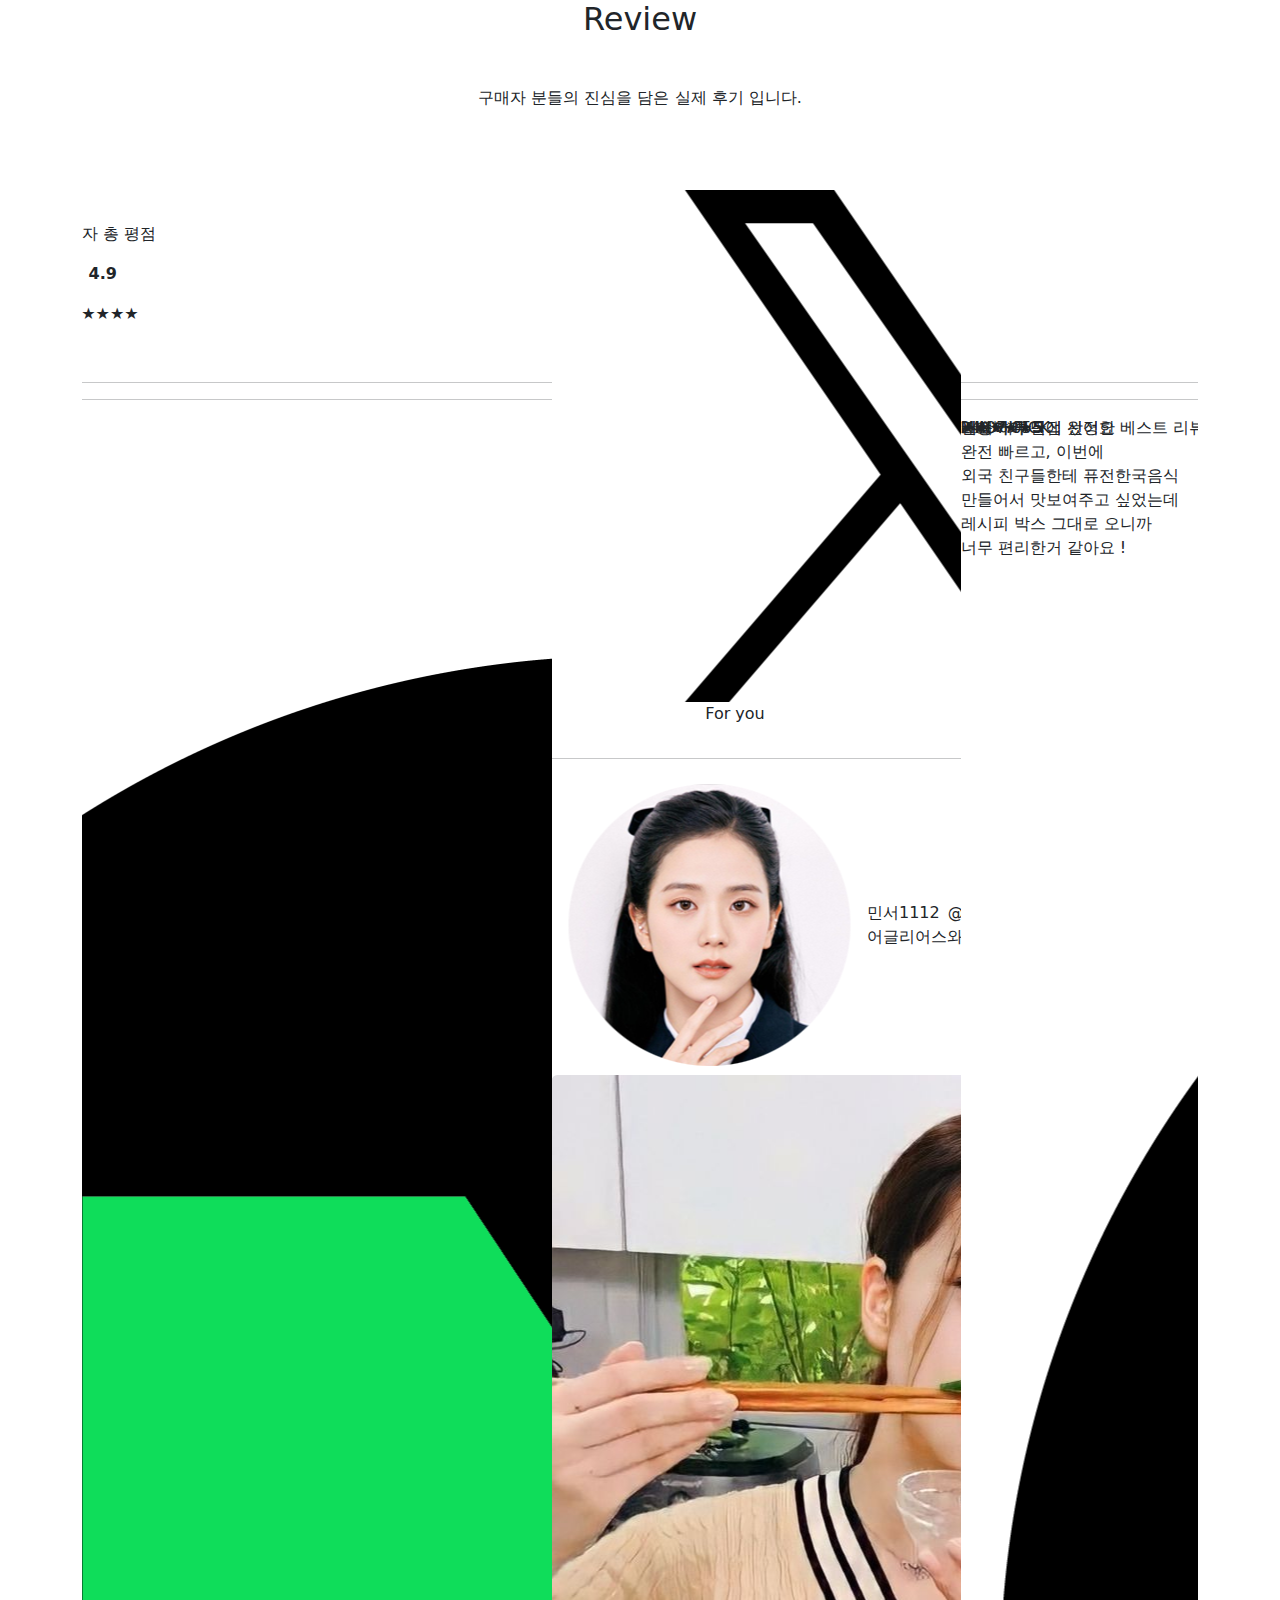
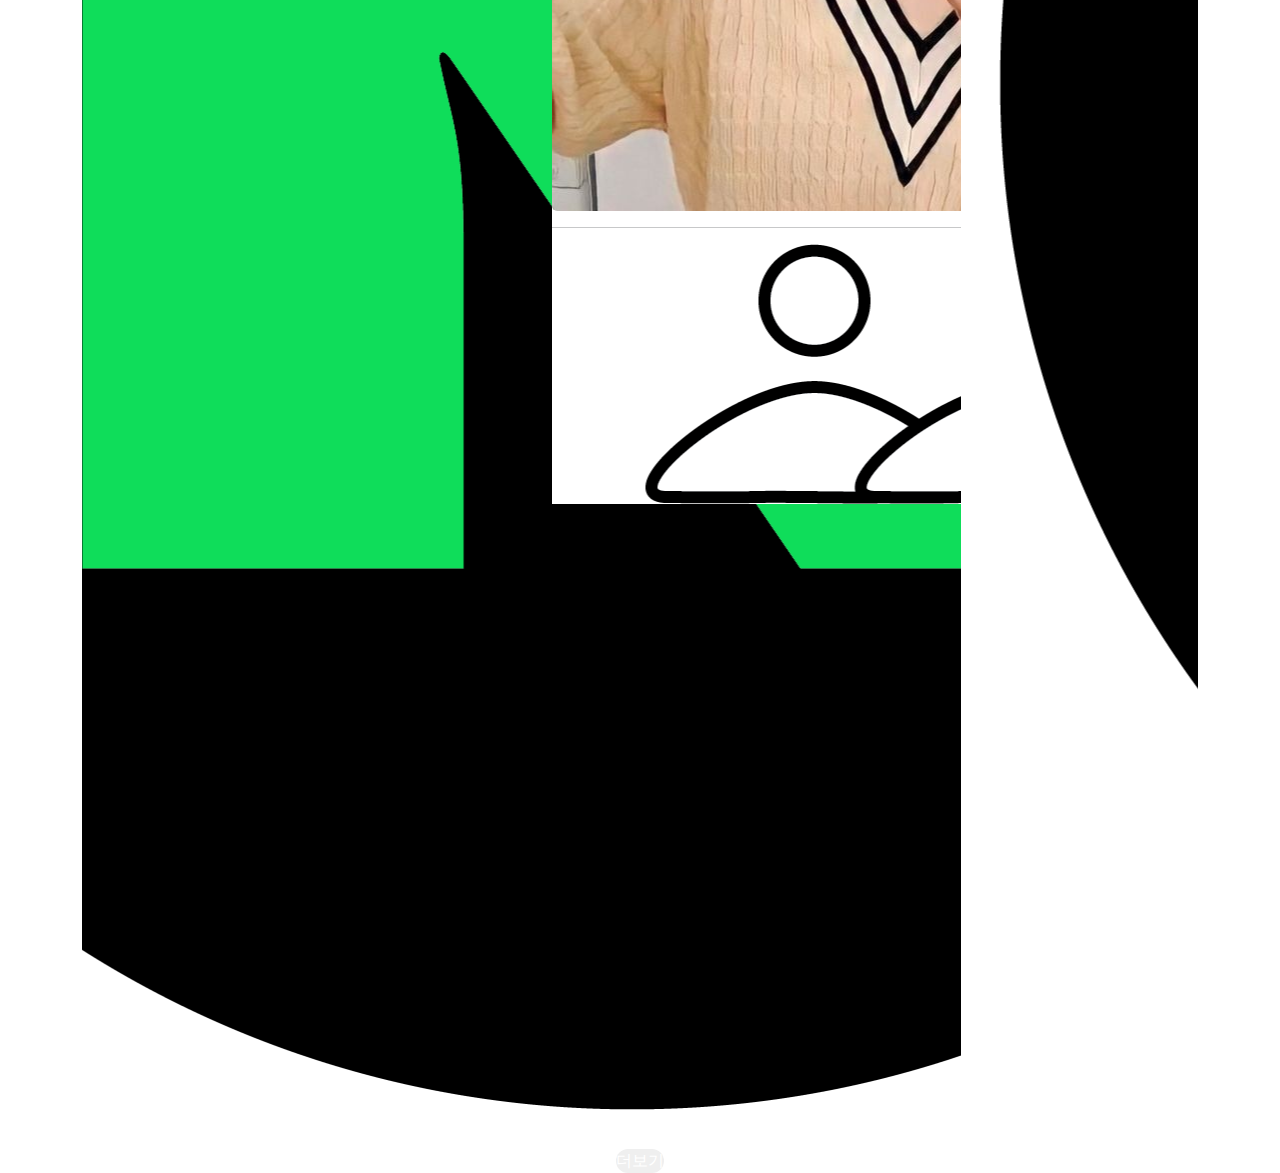
==== commit 2a00f565: "리뷰 컴포넌트 반응형 및 최적화 ing" ====
--- a/reviewboxset.html
+++ b/reviewboxset.html
@@ -130,39 +130,41 @@
               <div class="swiper-slide twitter d-flex justify-content-center align-items-center text-center">
                 <div class="reviewbox review_text bg-white">
                   
-                  <section>
-                    <span class="twitter_profile fw-lighter rounded-circle d-flex justify-content-center align-items-center text-white f_13">민서</span>
-                    <img class="twitter_logo position-absolute" src="./icon/free-icon-twitter-5968958.png" alt="">
-                    <i class="bi bi-gear twitter_setting position-absolute"></i>
+                  <section class="d-flex justify-content-between align-items-center px-2 pt-2">
+                    <span class="twitter_profile fw-lighter rounded-circle d-flex justify-content-center align-items-center text-white f_13  mt-0 ms-0">민서</span>
+                    <img class="twitter_logo" src="./icon/free-icon-twitter-5968958.png" alt="">
+                    <i class="bi bi-gear twitter_setting "></i>
                   </section>
 
                   <section class="twitter_top_text d-flex">
                     <p class="col-6">For you</p>
                     <p class="col-6">following</p>
                   </section>
-                  <section>
+                  <hr class="twitter_border_divider_horizontal position-relative divider_color" />
+                  
+                  <section class="d-flex align-items-center twitter_reviewbox_user_info ms-2">
+                    <img class="twitter_review_profile" src="./img/twitter_reivew_profilephoto.png" alt="">
+                    <div class="ms-2">
+                        <div class=" d-flex">
+                          <span class="twitter_reviewbox_user_id  f_11">민서1112</span>
+                          <span class="twitter_reviewbox_user_nikname f_11 mx-0 ms-2">@minseo</span>
+                        </div>
+                        <div class="twitter_reviewbox_reivew_text  f_11">
+                          <span>어글리어스와 함께 요리하는 지수 보고 가세요 ~</span>
+                        </div>  
+                    </div>
+                              
+                  </section>
+
+                  <section>
+                        <img class="twitter_rieveiwbox_reviewphoto rounded " src="./img/twitter_reviewbox_photo.jpg" alt="">
+                  </section>
+
+               
                     <hr class="twitter_border_divider_horizontal position-relative divider_color"></hr>
-                  </section>
-                  <section>
-                    <img class="twitter_review_profile position-absolute" src="./img/twitter_reivew_profilephoto.png" alt="">
-                    <span class="position-relative d-flex twitter_reviewbox_user_info">
-                      <p class="twitter_reviewbox_user_id position-absolute f_11">민서1112</p>
-                      <p class="twitter_reviewbox_user_nikname f_11">@minseo</p>
-                    </span>
-                    <span class="twitter_reviewbox_reivew_text position-absolute f_11">
-                      <p>어글리어스와 함께 요리하는 지수 보고 가세요 ~</p>
-                    </span>             
-                  </section>
-
-                  <section>
-                        <img class="twitter_rieveiwbox_reviewphoto rounded " src="./img/twitter_reviewbox_photo.jpg" alt="">
-                  </section>
-
-                  <section>
-                    <hr class="twitter_border_divider_horizontal position-relative divider_color"></hr>
-                  </section>
-
-                  <section class="twitter_bottomicon position-absolute">
+             
+
+                  <section class="twitter_bottomicon">
                     <i class="bi bi-house-door-fill"></i>
                     <i class="bi bi-search"></i>
                     <img class="twitter_followingicon" src="./icon/following.png" alt="">
@@ -176,13 +178,18 @@
 
               <div class="swiper-slide instagram d-flex justify-content-center align-items-center text-center">
                 <div class="reviewbox review_text bg-white fw-500">
-                  <section>
-                    <img class="insta_profilephoto position-absolute" src="./img/insta_riview_profilephoto.png" alt="">
-                    <span class="position-relative d-flex insta_reviewbox_user_info">
-                      <p class="insta_reviewbox_user_id position-absolute">jennierubyjane</p>
-                      <p class="insta_reviewbox_user_country position-absolute">Korea</p>
-                      <i class="bi bi-three-dots-vertical position-absolute"></i>
-                    </span>
+                  <section class="insta_reviewbox_user_info d-flex align-items-center">
+                    <img class="insta_profilephoto" src="./img/insta_riview_profilephoto.png" alt="">
+                    <div class="ms-2">
+                      <div class="flex">
+                        <p class="insta_reviewbox_user_id">jennierubyjane</p>
+                      </div>
+                        <div>
+                          <p class="insta_reviewbox_user_country">Korea</p>
+                        </div>
+                        <i class="bi bi-three-dots-vertical"></i>
+                    </div>
+                    
                   </section>
 
                   <section>
@@ -302,7 +309,7 @@
 
 
  <!-- Swiper JS -->
- <script src="https://unpkg.com/swiper/swiper-bundle.min.js"></script>
+ <script src="https://unpkg.com/swiper@11.1.5/swiper-bundle.min.js"></script>
  <script>
    document.addEventListener('DOMContentLoaded', function () {
      
@@ -313,7 +320,7 @@
        swiperWrapper.appendChild(clone);
      });
 
-     var swiper = new Swiper('.swiper', {
+     const swiper = new Swiper('.swiper', {
        slidesPerView: 4,  // 화면에 보이는 슬라이드 수
        spaceBetween: 0,  // 슬라이드 사이의 간격 (필요에 따라 조정)
        loop: true,  
@@ -330,7 +337,20 @@
          el: '.swiper-pagination',
          clickable: true,
        },
-       
+       breakpoints: {
+        1440: {
+          slidesPerView: 4,
+          spaceBetween: 0,
+        },
+        1024: {
+          slidesPerView: 4,
+          spaceBetween: 0,
+        },
+        576: {
+          slidesPerView: 1.5,
+          spaceBetween: 0,
+        }
+      }
      });
      
    });
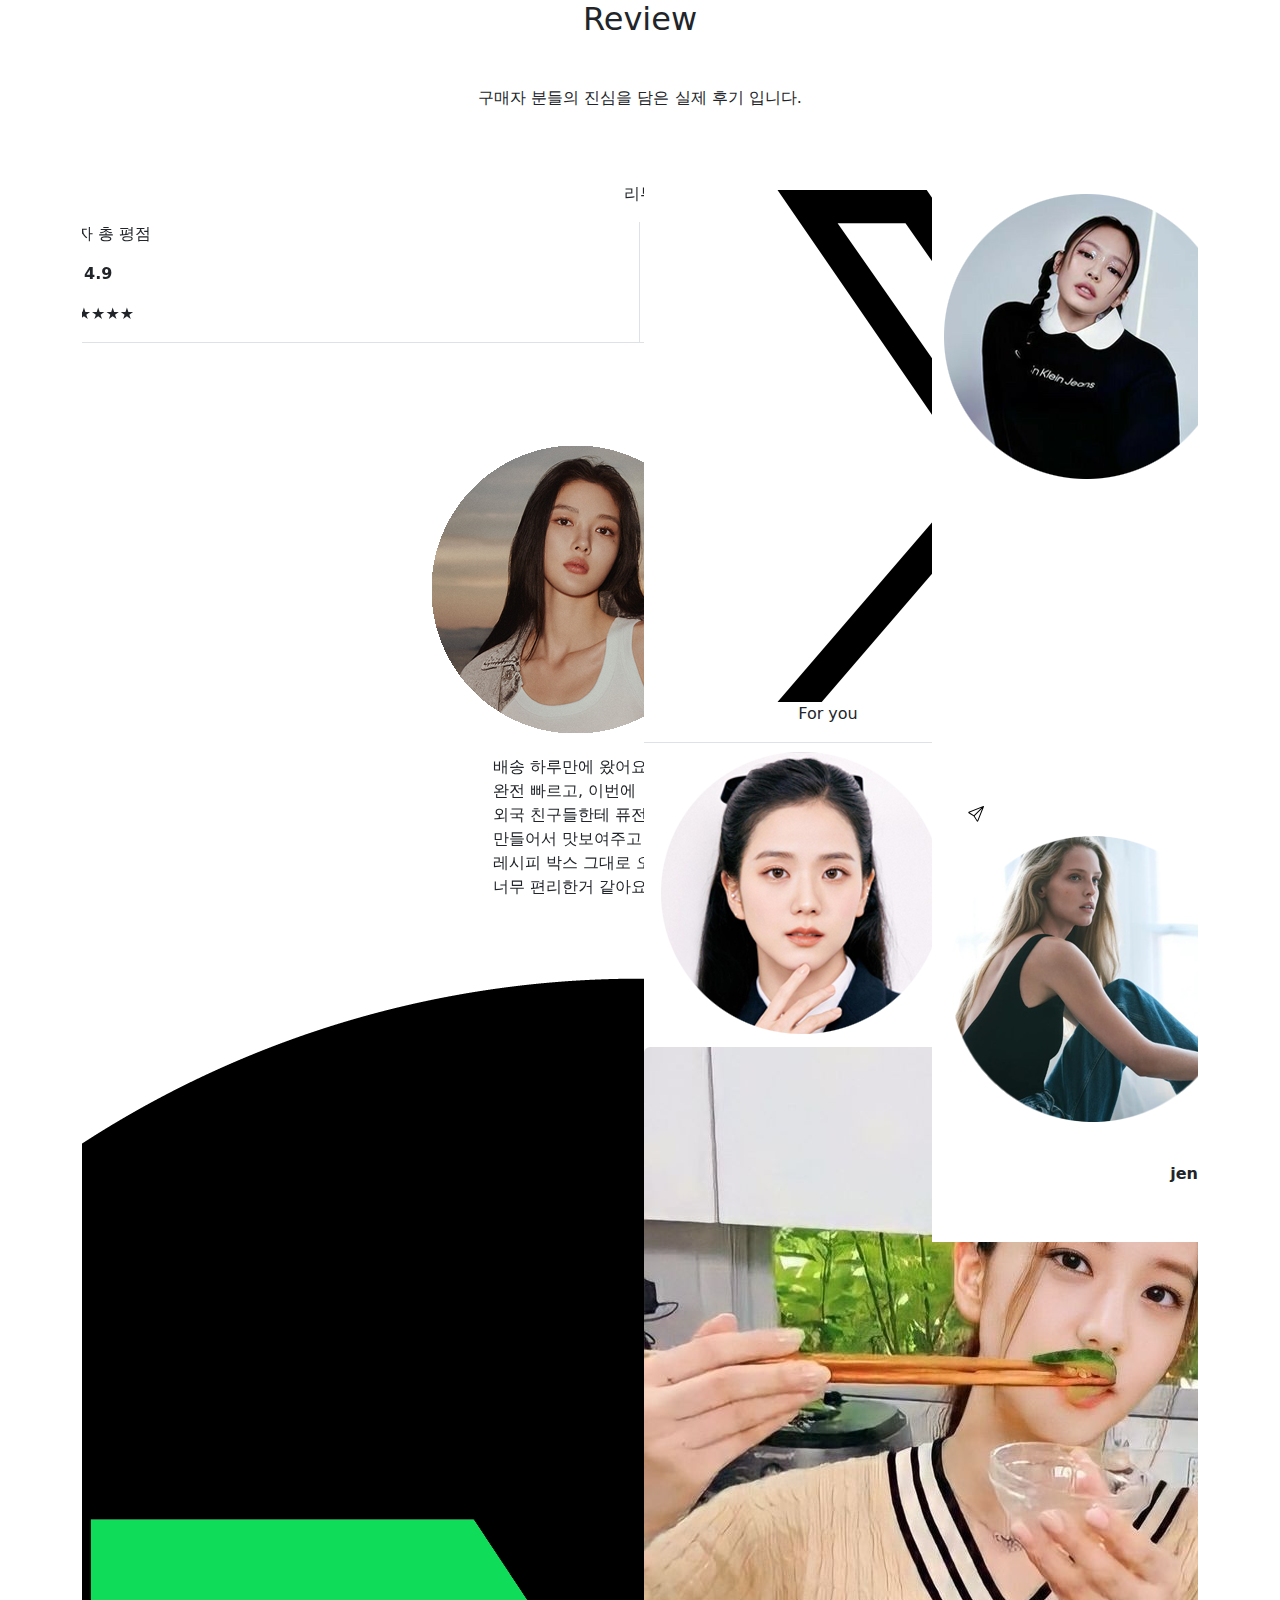
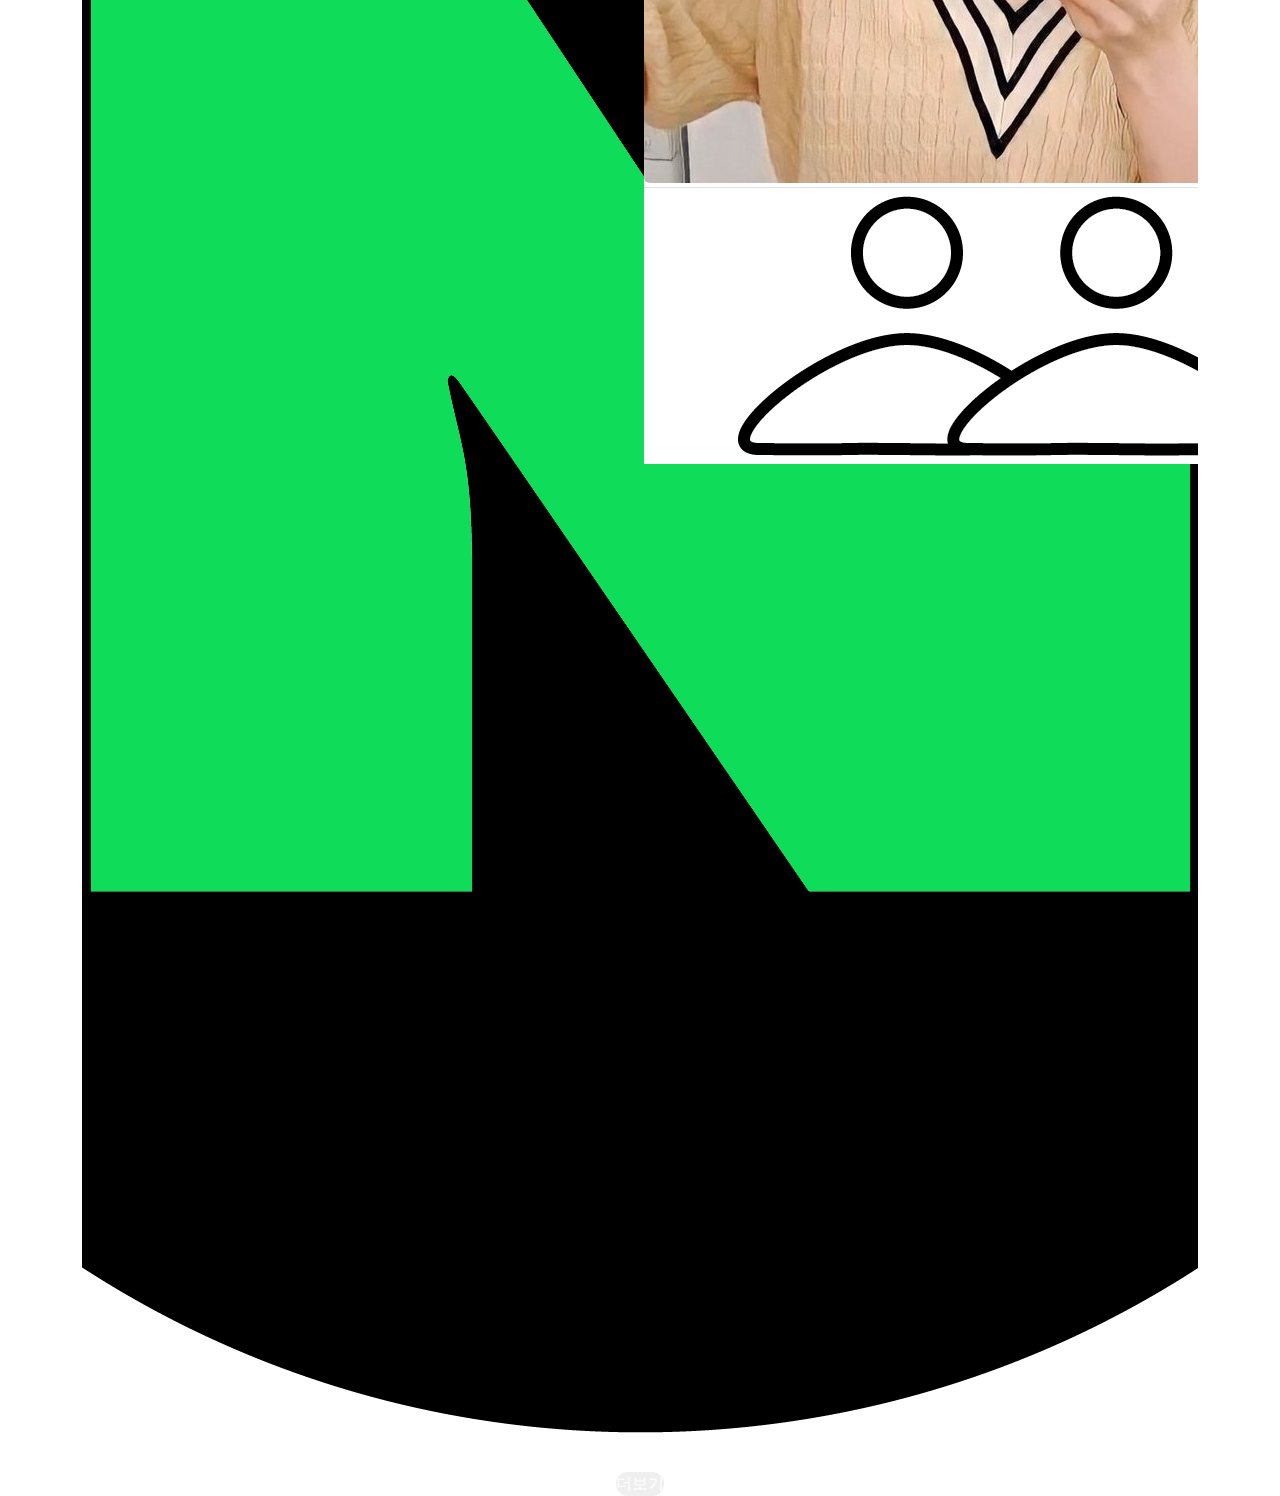
==== commit bf0d4c7f: "리뷰 컴포넌트 반응형 적용 완료" ====
--- a/reviewboxset.html
+++ b/reviewboxset.html
@@ -28,280 +28,277 @@
           <div class="swiper-wrapper">
               <div class="swiper-slide usernaver d-flex justify-content-center align-items-center text-center ">   
                 <div class="reviewbox bg-white">
-                    <section class="usernaver_topmenu review_text w-100 d-flex justify-content-between align-items-center align-content-center">
+                    <div class="usernaver_topmenu review_text w-100 d-flex justify-content-between align-items-center align-content-center">
                       <p class="bg_light col-4">상세정보</p>
                       <p class="bg_dark col-4">리뷰</p>
                       <p class="bg_light col-4">Q&A</p>
-                    </section>
-
-                    <section class="usernaver_rating review_text">
-                      <section class="d-flex">
-                        <p class="user_score col-6">사용자 총 평점</p>
-                        <p class="rating col-6">평점 비율</p>
-                      </section>
-                      <section class="d-flex">
-                        <p class="col-6 user_score_count_size fw-bold f_30">4.9</p>
-                      </section>
-                      <section class="d-flex">
-                        <p class="col-6 user_score_star">★★★★★</p>
-                        <ul class="d-flex user_score_count_margin">
-                          <li class="d-flex flex-column-reverse">
-                            <span class="letter f_11">5점</span>
-                            <span class="user_score_count_bar ml-1">
-                              <span class="user_score_highcount_colour d-inline-block w-100"></span>
-                            </span>
-                          </li>
-                          <li class="d-flex flex-column-reverse">
-                            <span class="letter f_11">4점</span>
-                            <span class="user_score_count_bar ml-1">
-                              <span class="user_score_lowcount_colour w-100 d-inline-block position-relative"></span>
-                            </span>
-                          </li>
-                          <li class="d-flex flex-column-reverse">
-                            <span class="letter f_11">3점</span>
-                            <span class="user_score_count_bar ml-1">
-                              <span class="user_score_lowcount_colour w-100 d-inline-block position-relative"></span>
-                            </span>
-                          </li>
-                          <li class="d-flex flex-column-reverse">
-                            <span class="letter f_11">2점</span>
-                            <span class="user_score_count_bar ml-1">
-                              <span class="user_score_lowcount_colour w-100 d-inline-block position-relative"></span>
-                            </span>
-                          </li>
-                          <li class="d-flex flex-column-reverse">
-                            <span class="letter f_11">1점</span>
-                            <span class="user_score_count_bar ml-1">
-                              <span class="user_score_lowcount_colour w-100 d-inline-block position-relative"></span>
-                            </span>
-                          </li>
-                        </ul>
-                      </section>
-                      <section>
-                        <hr class="usernaver_border_divider position-relative divider_color"></hr>
-                        <hr class="usernaver_border_divider_horizontal position-relative divider_color"></hr>
-                      </section>
-                    </section>
-
-                    <section class="usernaver_review_article">
-                      <p class="usernaver_reivew_title position-absolute">스토어 PICK</p>
-                      <p class="usernaver_review_subtitle position-absolute fw-lighter">판매자가 직접 선정한 베스트 리뷰입니다.</p>
-                      <main class="usernaver_review_small_main rounded-0 position-relative box_color">
-                        <box class="naver_review_userphoto">
-                          <span class="position-relative">
-                            <img class="usernaver_profile position-absolute" src="./img/naver_riview_profilephoto.png" alt="">
-                            <p class="reviewbox_user_score position-absolute fw-bold f_13">★★★★★<span class="reviewbox_user_score_number ml-1 f_13">5</span></p>
-                            <p class="reviewbox_user_id position-absolute f_13">MIN***</p>
-                            <p class="reviewbox_user_date position-absolute f_13">24.07.05</p>
-                          </span>
-                          <p class="reviewbox_user_review text-start">
-                            배송 하루만에 왔어요<br>
-                            완전 빠르고, 이번에<br>
-                            외국 친구들한테 퓨전한국음식<br>
-                            만들어서 맛보여주고 싶었는데<br>
-                            레시피 박스 그대로 오니까<br>
-                            너무 편리한거 같아요 !</p>
-                            <img class="reviewbox_user_reviewphoto position-absolute" src="./img/review_photo.jpg" alt="">
-                        </box>
-                      </main>
-                      <main class="usernaver_review_small_left position-relative rounded-0 box_color"></main>
-                      <main class="usernaver_review_small_right position-relative rounded-0 box_color"></main>
-                  </section>
-
-                  <section>
-                    <box class="favorit_iconbox position-relative d-block">
-                      <i class="bi bi-heart favorit_icon position-absolute"></i>
-                    </box>
-                    <box class="comment_iconbox position-relative d-block">
-                      <i class="bi bi-chat-dots comment_icon position-absolute"></i>
-                    </box>
-                    <box class="present_box position-relative d-flex justify-content-evenly align-items-center">
-                      <i class="bi bi-gift"></i>
-                      <p class="usernaver_box_text fw-medium">선물하기</p>
-                    </box>
-                    <box class="buy_box position-relative d-flex justify-content-evenly align-items-center">
-                      <img class="naver_circle_icon" src="./icon/naver_icon-circle.png" alt="">
-                      <p class="usernaver_box_text fw-medium">구매하기</p>
-                    </box>
-                  </section>
-                  </div>
+                    </div>
+                    <div>
+                      <div class="usernaver_rating review_text d-flex border-bottom">
+                        <div class="col-6 border-end">
+                          <p class="user_score">사용자 총 평점</p>
+                          <p class=" user_score_count_size fw-bold f_30">4.9</p>
+                          <p class=" user_score_star">★★★★★</p>
+                        </div>
+                        <div class="col-6 px-3">
+                          <p class="rating">평점 비율</p>
+                          <ul class="user_score_count_margin d-flex justify-content-between">
+                            <li class="d-flex flex-column-reverse">
+                              <span class="letter f_11">5점</span>
+                              <span class="user_score_count_bar ml-1">
+                                <span class="user_score_highcount_colour d-inline-block w-100"></span>
+                              </span>
+                            </li>
+                            <li class="d-flex flex-column-reverse">
+                              <span class="letter f_11">4점</span>
+                              <span class="user_score_count_bar ml-1">
+                                <span class="user_score_lowcount_colour w-100 d-inline-block position-relative"></span>
+                              </span>
+                            </li>
+                            <li class="d-flex flex-column-reverse">
+                              <span class="letter f_11">3점</span>
+                              <span class="user_score_count_bar ml-1">
+                                <span class="user_score_lowcount_colour w-100 d-inline-block position-relative"></span>
+                              </span>
+                            </li>
+                            <li class="d-flex flex-column-reverse">
+                              <span class="letter f_11">2점</span>
+                              <span class="user_score_count_bar ml-1">
+                                <span class="user_score_lowcount_colour w-100 d-inline-block position-relative"></span>
+                              </span>
+                            </li>
+                            <li class="d-flex flex-column-reverse">
+                              <span class="letter f_11">1점</span>
+                              <span class="user_score_count_bar ml-1">
+                                <span class="user_score_lowcount_colour w-100 d-inline-block position-relative"></span>
+                              </span>
+                            </li>
+                          </ul>
+                        </div>
+                      </div>
+                    </div>
+                      <div class="usernaver_review_article mt-2">
+                        <div class="text-start mx-2">
+                          <p class="usernaver_reivew_title">스토어 PICK</p>
+                          <p class="usernaver_review_subtitle fw-lighter">판매자가 직접 선정한 베스트 리뷰입니다.</p>
+                        </div>
+                        <div class="d-flex justify-content-between mt-2">
+                          <div class="usernaver_review_small_left rounded-0 box_color"></div>
+                          <div class="usernaver_review_small_main rounded-0 box_color">
+                            <div class="naver_review_userphoto">
+                              <div class="d-flex align-items-center ms-2 mt-2">
+                                <img class="usernaver_profile" src="./img/naver_riview_profilephoto.png" alt="">
+                                <div class="d-flex flex-column align-items-start ms-2">
+                                  <p class="reviewbox_user_score fw-bold f_13">★★★★★
+                                    <span class="reviewbox_user_score_number ml-1 f_13">5</span>
+                                  </p>
+                                  <p class="reviewbox_user_id f_13">MIN***
+                                    <span class="reviewbox_user_date f_13">24.07.05</span>
+                                  </p>
+                                </div>
+                              </div>
+                              <div class="d-flex justify-content-evenly mt-3">
+                                <p class="reviewbox_user_review text-start">
+                                  배송 하루만에 왔어요<br>
+                                  완전 빠르고, 이번에<br>
+                                  외국 친구들한테 퓨전한국음식<br>
+                                  만들어서 맛보여주고 싶었는데<br>
+                                  레시피 박스 그대로 오니까<br>
+                                  너무 편리한거 같아요 !</p>
+                                  <img class="reviewbox_user_reviewphoto" src="./img/review_photo.jpg" alt="">
+                              </div>
+                            </div>
+                          </div>
+                          <div class="usernaver_review_small_right rounded-0 box_color"></div>
+                        </div>
+                      </div>
+                    <div class="d-flex align-items-center justify-content-evenly mt-4">
+                      <div class="favorit_iconbox d-flex align-items-center justify-content-center">
+                        <i class="bi bi-heart favorit_icon"></i>
+                      </div>
+                      <div class="comment_iconbox d-flex align-items-center justify-content-center">
+                        <i class="bi bi-chat-dots comment_icon"></i>
+                      </div>
+                      <div class="present_box d-flex justify-content-evenly align-items-center">
+                        <i class="bi bi-gift"></i>
+                        <p class="usernaver_box_text fw-medium">선물하기</p>
+                      </div>
+                      <div class="buy_box d-flex justify-content-evenly align-items-center">
+                        <img class="naver_circle_icon" src="./icon/naver_icon-circle.png" alt="">
+                        <p class="usernaver_box_text fw-medium">구매하기</p>
+                      </div>
+                    </div>
+                    </div>
                 </div> 
-
+          
               <div class="swiper-slide twitter d-flex justify-content-center align-items-center text-center">
                 <div class="reviewbox review_text bg-white">
-                  
-                  <section class="d-flex justify-content-between align-items-center px-2 pt-2">
-                    <span class="twitter_profile fw-lighter rounded-circle d-flex justify-content-center align-items-center text-white f_13  mt-0 ms-0">민서</span>
+                  <div class="d-flex justify-content-between align-items-center px-2 pt-2">
+                    <p class="twitter_profile fw-lighter rounded-circle d-flex justify-content-center align-items-center text-white f_13  mt-0 ms-0">민서</p>
                     <img class="twitter_logo" src="./icon/free-icon-twitter-5968958.png" alt="">
                     <i class="bi bi-gear twitter_setting "></i>
-                  </section>
-
-                  <section class="twitter_top_text d-flex">
+                  </div>
+                  <div class="twitter_top_text d-flex border-bottom">
                     <p class="col-6">For you</p>
                     <p class="col-6">following</p>
-                  </section>
-                  <hr class="twitter_border_divider_horizontal position-relative divider_color" />
-                  
-                  <section class="d-flex align-items-center twitter_reviewbox_user_info ms-2">
+                  </div>
+                  <div class="d-flex align-items-center twitter_reviewbox_user_info ms-2">
                     <img class="twitter_review_profile" src="./img/twitter_reivew_profilephoto.png" alt="">
-                    <div class="ms-2">
+                    <div class="m-2">
                         <div class=" d-flex">
-                          <span class="twitter_reviewbox_user_id  f_11">민서1112</span>
-                          <span class="twitter_reviewbox_user_nikname f_11 mx-0 ms-2">@minseo</span>
+                          <p class="twitter_reviewbox_user_id  f_11">@minseo
+                            <span class="twitter_reviewbox_user_nikname f_11 mx-0 ms-2">민서1112</span>  
+                          </p>
                         </div>
                         <div class="twitter_reviewbox_reivew_text  f_11">
                           <span>어글리어스와 함께 요리하는 지수 보고 가세요 ~</span>
                         </div>  
-                    </div>
-                              
-                  </section>
-
-                  <section>
-                        <img class="twitter_rieveiwbox_reviewphoto rounded " src="./img/twitter_reviewbox_photo.jpg" alt="">
-                  </section>
-
-               
-                    <hr class="twitter_border_divider_horizontal position-relative divider_color"></hr>
-             
-
-                  <section class="twitter_bottomicon">
-                    <i class="bi bi-house-door-fill"></i>
-                    <i class="bi bi-search"></i>
-                    <img class="twitter_followingicon" src="./icon/following.png" alt="">
-                    <i class="bi bi-bell-fill"></i>
-                    <i class="bi bi-envelope"></i>
-                  </section>
-
-
+                    </div>            
+                  </div>
+                  <div class="py-1">
+                      <img class="twitter_rieveiwbox_reviewphoto rounded " src="./img/twitter_reviewbox_photo.jpg" alt="">
+                  </div>
+                  <div class="twitter_bottomicon border-top">
+                    <div class="py-2 px-3 d-flex align-items-center justify-content-between ">
+                      <i class="bi bi-house-door-fill"></i>
+                      <i class="bi bi-search"></i>
+                      <img class="twitter_followingicon" src="./icon/following.png" alt="">
+                      <i class="bi bi-bell-fill"></i>
+                      <i class="bi bi-envelope"></i>
+                    </div>
+                  </div>
                 </div>
               </div>
 
               <div class="swiper-slide instagram d-flex justify-content-center align-items-center text-center">
                 <div class="reviewbox review_text bg-white fw-500">
-                  <section class="insta_reviewbox_user_info d-flex align-items-center">
-                    <img class="insta_profilephoto" src="./img/insta_riview_profilephoto.png" alt="">
-                    <div class="ms-2">
-                      <div class="flex">
-                        <p class="insta_reviewbox_user_id">jennierubyjane</p>
-                      </div>
-                        <div>
-                          <p class="insta_reviewbox_user_country">Korea</p>
-                        </div>
-                        <i class="bi bi-three-dots-vertical"></i>
+                    <div class="insta_reviewbox_user_info d-flex justify-content-between align-items-center mt-1 mx-1">
+                      <img class="insta_profilephoto" src="./img/insta_riview_profilephoto.png" alt="">
+                      <div class="d-flex">
+                        <div class="">
+                          <p class="insta_reviewbox_user_id d-flex flex-column align-items-baseline">jennierubyjane
+                            <span class="insta_reviewbox_user_country">Korea</span> 
+                          </p>
+                        </div>
+                          <i class="bi bi-three-dots-vertical"></i>
+                      </div>
+                  </div>
+
+                    <div>
+                      <img class="insta_reviewbox_photo" src="./img/insta_review_photo.png" alt="">
+                      <div class="insta_reiviewbox_icon d-flex">
+                        <i class="bi bi-heart-fill ms-1"></i>
+                        <i class="bi bi-chat ms-3"></i>
+                        <img class="insta_icon_send ms-3" src="./icon/send.svg" alt="">            
+                      </div>
                     </div>
                     
-                  </section>
-
-                  <section>
-                    <img class="insta_reviewbox_photo" src="./img/insta_review_photo.png" alt="">
-                    <span class="insta_reiviewbox_icon position-relative">
-                      <i class="bi bi-heart-fill position-absolute"></i>
-                      <i class="bi bi-chat position-absolute"></i>
-                      <img class="insta_icon_send position-absolute" src="./icon/send.svg" alt="">            
-                    </span>
-                    <span class="insta_follwing_photo position-relative">
+                    <div class="insta_follwing_photo d-flex ms-1">
                       <img src="./img/insta_following_photo.png" alt="">
-                      <img class="insta_follwing_photo_s position-absolute" src="./img/insta_following_photo_2.png" alt="">
-                      <img class="insta_follwing_photo_t position-absolute" src="./img/insta_following_photo_3.png" alt="">
-                    </span>
-                      <span class="insta_reviewbox_article position-relative">
-                        <p class="insta_reviewbox_article_f">minseo님 외 <span class="fw-bold">5,373,154 명</span>이 좋아합니다</p>
-                        <p class="insta_reviewbox_article_s"><span class="fw-bold f_11">jennierubyjane</span> 오늘저녁은 어글리어스로 멤버들과 함께</p>              
-                        <p class="insta_reviewbox_article_t">#블랙핑크 #어글리어스</p>
-                    </span>
-                  </section>
-                  
+                      <img class="insta_follwing_photo_s" src="./img/insta_following_photo_2.png" alt="">
+                      <img class="insta_follwing_photo_t" src="./img/insta_following_photo_3.png" alt="">
+                    </div>
+                    <div class="insta_reviewbox_article position-relative">
+                      <p class="insta_reviewbox_article_f">minseo님 외 <span class="fw-bold">5,373,154 명</span>이 좋아합니다</p>
+                      <p class="insta_reviewbox_article_s"><span class="fw-bold f_11">jennierubyjane</span> 오늘저녁은 어글리어스로 멤버들과 함께</p>              
+                      <p class="insta_reviewbox_article_t">#블랙핑크 #어글리어스</p>
+                    </div>
                 </div>
               </div>
 
               <div class="swiper-slide youtube d-flex justify-content-center align-items-center text-center">
                 <div class="reviewbox review_text bg-white">
-                  <section class="youtube_icon mt-2">
-                    <img class="youtube_logo" src="./icon/youtube.logo.png" alt="">
-                    <i class="bi bi-cast position-relative"></i>
-                    <i class="bi bi-bell position-relative"></i>
-                    <i class="bi bi-search position-relative"></i>
-                  </section>
-                  <section class="youtube_reviewbox_photos">
-                    <img class="youtube_reviewbox_photo" src="./img/youtube_photo.png" alt="">
-                    <p class="youtube_reviewbox_title">어글리어스로 요알못 탈출 ! </p>
-                    <p class="youtube_reviewbox_article_f">조회수 33만회
-                    <span class="youtube_reviewbox_article_s">3일전</span>
-                    <span class="youtube_reviewbox_article_t fw-bold">더보기</span></p>
-                    <img class="youtube_reviewbox_profile" src="./img/youtube_profilephoto.png" alt="">
-                    <p class="youtube_reviewbox_article_four fw-bold">민서의 브이로그 <span class="youtube_reviewbox_article_five position-relative">94만</span> </p>
-                  </section>
-                  <section class="d-flex justify-content-center align-items-center youtube_bottom_icon position-relative">
-                    <i class="bi bi-house-door-fill position-absolute"></i>
-                    <img class="youtube_bottom_icon_s position-absolute" src="./icon/Youtube Shorts Logo PNG Images (Transparent HD Photo Clipart).jpg" alt="">
-                    <i class="bi bi-plus-circle position-absolute"></i>
-                    <i class="bi bi-collection-play position-absolute"></i>
-                    <span class="youtube_profile fw-lighter rounded-circle f_11 position-absolute justify-content-center align-items-center text-white">민서</span>
-                  </section>
+                  <div class="d-flex align-items-center justify-content-between youtube_icon mt-1 mx-2">
+                    <div>
+                      <img class="youtube_logo" src="./icon/youtube.logo.png" alt="">
+                    </div>
+                    <div>
+                      <i class="bi bi-cast me-1"></i>
+                      <i class="bi bi-bell me-1"></i>
+                      <i class="bi bi-search"></i>
+                    </div>
+
+                  </div>
+                  <div class="youtube_reviewbox_photos mt-2">
+                    <div>
+                      <img class="youtube_reviewbox_photo w-100" src="./img/youtube_photo.png" alt="">
+                      <p class="youtube_reviewbox_title">어글리어스로 요알못 탈출 ! </p>
+                    </div>
+                    <div>
+                      <p class="youtube_reviewbox_article_f">조회수 33만회
+                        <span class="youtube_reviewbox_article_s">3일전</span>
+                        <span class="youtube_reviewbox_article_t fw-bold">더보기</span>
+                      </p>
+                    </div>
+                   <div class="d-flex align-items-center my-3">
+                    <img class="youtube_reviewbox_profile ms-2" src="./img/youtube_profilephoto.png" alt="">
+                    <p class="youtube_reviewbox_article_four fw-bold ms-2">민서의 브이로그 
+                      <span class="youtube_reviewbox_article_five ms-2">94만</span>
+                    </p>
+                   </div>
+                  </div>
+                    <div class=" youtube_bottom_icon mt-5 d-flex align-items-center justify-content-around">
+                      <i class="bi bi-house-door-fill"></i>
+                      <img class="youtube_bottom_icon_s" src="./icon/Youtube Shorts Logo PNG Images (Transparent HD Photo Clipart).jpg" alt="">
+                      <i class="bi bi-plus-circle"></i>
+                      <i class="bi bi-collection-play"></i>
+                      <span class="youtube_profile fw-lighter rounded-circle f_11 justify-content-center align-items-center text-white">민서</span>
+                  </div>
                 </div>
               </div>      
 
               <div class="swiper-slide naverblog d-flex justify-content-center align-items-center text-center">
                 <div class="reviewbox review_text bg-white">
-                  <section class="d-flex justify-content-around align-items-center naverblog_top_icon position-relative">
-                    <img class="naverblog_logo" src="./icon/naverblog_gms.png" alt="">
-                    <i class="bi bi-card-list position-absolute"></i>
-                    <p class="naverblog_top_icon_t f_13">사랑 곱배기 밍서네♥</p>
-                    <i class="bi bi-search"></i>
-                    <i class="bi bi-list"></i>
-                  </section>
-                  <section>
+                    <div class="d-flex align-items-center justify-content-around naverblog_top_icon">
+                      <img class="naverblog_logo" src="./icon/naverblog_gms.png" alt="">
+                      <i class="bi bi-card-list"></i>
+                      <p class="naverblog_top_title f_13">사랑 곱배기 밍서네♥</p>
+                      <i class="bi bi-search"></i>
+                      <i class="bi bi-list"></i>
+                    </div>
                     <hr class="naverblog_border_divider_horizontal position-relative divider_color"></hr>
-                  </section>
-                  <section class="d-flex flex-column align-items-center naverblog_review_text">
-                    <p class="naverblog_review_text_f">식품</p>
-                    <p class="naverblog_review_text_s">
-                      어글리어스 구독 후기</br>
-                      스탠다드 어글리어스 마켓
-                    </p>
-                  </section>
-                  <section class="naverblog_review_profile">
-                    <img class="naverblog_review_profile_img" src="./img/naverblog_riview_profilephoto.png" alt="">
-                    <p class="naverblog_review_profile_text_f">민서엄마</p>
-                    <p class="naverblog_review_profile_text_s fw-lighter">2024. 11. 12 11:00</p>
-                  </section>
-                  <section>
-                    <hr class="naverblog_border_divider_horizontal_s divider_color"></hr>
-                  </section>
-                  <section class="d-flex justify-content-center align-items-center">
-                    <p class="naverblog_addfriends position-absolute fw-lighter f_11"><i class="bi bi-plus"></i>이웃추가</p>
-                  </section>
-                  <section class="naverblog_review_article">
-                    <img class="naverblog_review_article_photo" src="./img/naverblog_review_photo.jpg" alt="">
-                    <p class="naverblog_review_article_post lh-sm">지난번에 내돈내산으로 시작한</br>
-                      어글리어스 마켓 채소박스 정기구독을</br>
-                      소개해 드린 이후에</br>
-                      지금까지 배송은 7회차를 받게 되었어요</br>
-                      처음에는 2주 간격으로 받다가</br>
-                      신랑이랑 같이 요리하는거에 빠져서</br>
-                      현재는 1주 간격으로 받고 있답니다</br>
-                      그동안 왔던 스탠다드 박스 구성을 보여드려요</br>
-                      늘 푸짐하게 받으니 좋은거 같아요</br></p>
-                  </section>
-                  <section>
-                    <hr class="naverblog_border_divider_horizontal_t divider_color"></hr>
-                  </section>
-                  <section class="naverblog_bottom_icon d-flex align-items-center">
-                    <img class="naverblog_bottom_naverlogo position-absolute" src="./icon/free-icon-naver-11423248.png" alt="">
-                    <i class="bi bi-arrow-left-short position-absolute f_30"></i>
-                    <i class="bi bi-arrow-right-short position-absolute f_30"></i>
-                    <i class="bi bi-arrow-clockwise position-absolute"></i>
-                    <img class="naverblog_bottom_ano_arrow position-absolute" src="./icon/free-icon-arrow-right-4655041.png" alt="">
-                    <i class="bi bi-list position-absolute"></i>
-                  </section>
-
+                    <div>
+                      <div class="d-flex flex-column align-items-center naverblog_review_text">
+                        <p class="naverblog_review_text_f">식품</p>
+                        <p class="naverblog_review_text_s">
+                          어글리어스 구독 후기</br>
+                          스탠다드 어글리어스 마켓
+                        </p>
+                      </div>
+                      <div class="naverblog_review_profile">
+                        <img class="naverblog_review_profile_img" src="./img/naverblog_riview_profilephoto.png" alt="">
+                        <p class="naverblog_review_profile_text_f">민서엄마</p>
+                        <p class="naverblog_review_profile_text_s fw-lighter">2024. 11. 12 11:00</p>
+                      </div>
+                      <div class="d-flex justify-content-center align-items-cente">
+                        <p class="naverblog_addfriends fw-lighter f_11"><i class="bi bi-plus"></i>이웃추가</p>
+                      </div>
+                    </div>
+                    <div class="naverblog_review_article border-top my-2">
+                      <img class="naverblog_review_article_photo py-2" src="./img/naverblog_review_photo.jpg" alt="">
+                      <p class="naverblog_review_article_post lh-sm">지난번에 내돈내산으로 시작한</br>
+                        어글리어스 마켓 채소박스 정기구독을</br>
+                        소개해 드린 이후에</br>
+                        지금까지 배송은 7회차를 받게 되었어요</br>
+                        처음에는 2주 간격으로 받다가</br>
+                        신랑이랑 같이 요리하는거에 빠져서</br>
+                        현재는 1주 간격으로 받고 있답니다</br>
+                        그동안 왔던 스탠다드 박스 구성을 보여드려요</br>
+                        늘 푸짐하게 받으니 좋은거 같아요</br></p>
+                    </div>    
+                    <div class="naverblog_bottom_icon d-flex align-items-center justify-content-around border-top">
+                      <img class="naverblog_bottom_naverlogo " src="./icon/free-icon-naver-11423248.png" alt="">
+                      <i class="bi bi-arrow-left-short f_30"></i>
+                      <i class="bi bi-arrow-right-short f_30"></i>
+                      <i class="bi bi-arrow-clockwise"></i>
+                      <img class="naverblog_bottom_ano_arrow" src="./icon/free-icon-arrow-right-4655041.png" alt="">
+                      <i class="bi bi-list"></i>
+                    </div>
                 </div>    
               </div>
           </div>
       </div>       
     </div>
-     
-   
     <div class="btn_wrap_gms position-relative d-flex justify-content-center flex-column align-items-center">
       <button class="btn_gms rounded-pill border-0 text-white text-center p-0 m-0 font_button">더보기</button>
     </div>
@@ -338,16 +335,20 @@
          clickable: true,
        },
        breakpoints: {
-        1440: {
+        1440:{
           slidesPerView: 4,
           spaceBetween: 0,
         },
         1024: {
-          slidesPerView: 4,
+          slidesPerView: 3,
           spaceBetween: 0,
         },
         576: {
           slidesPerView: 1.5,
+          spaceBetween: 0,
+        },
+        0:{
+          slidesPerView: 1,
           spaceBetween: 0,
         }
       }
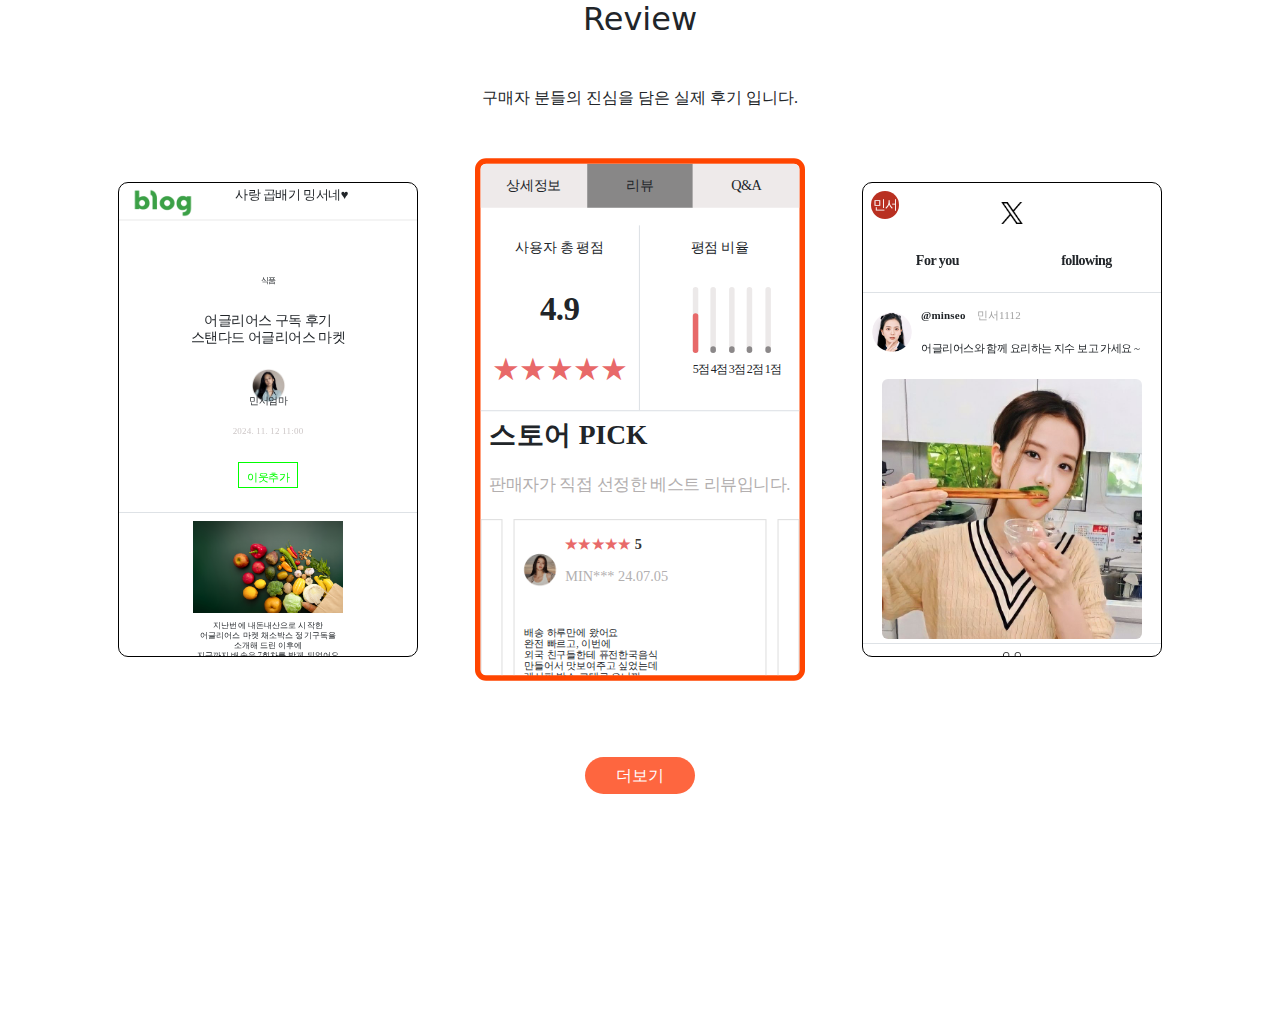
==== commit 2c90cc1d: "리뷰 컴포넌트 반응형 적용완료" ====
--- a/reviewboxset.html
+++ b/reviewboxset.html
@@ -52,25 +52,25 @@
                             <li class="d-flex flex-column-reverse">
                               <span class="letter f_11">4점</span>
                               <span class="user_score_count_bar ml-1">
-                                <span class="user_score_lowcount_colour w-100 d-inline-block position-relative"></span>
+                                <span class="user_score_lowcount_colour w-100 d-flex"></span>
                               </span>
                             </li>
                             <li class="d-flex flex-column-reverse">
                               <span class="letter f_11">3점</span>
                               <span class="user_score_count_bar ml-1">
-                                <span class="user_score_lowcount_colour w-100 d-inline-block position-relative"></span>
+                                <span class="user_score_lowcount_colour w-100 d-flex"></span>
                               </span>
                             </li>
                             <li class="d-flex flex-column-reverse">
                               <span class="letter f_11">2점</span>
                               <span class="user_score_count_bar ml-1">
-                                <span class="user_score_lowcount_colour w-100 d-inline-block position-relative"></span>
+                                <span class="user_score_lowcount_colour w-100 d-flex"></span>
                               </span>
                             </li>
                             <li class="d-flex flex-column-reverse">
                               <span class="letter f_11">1점</span>
                               <span class="user_score_count_bar ml-1">
-                                <span class="user_score_lowcount_colour w-100 d-inline-block position-relative"></span>
+                                <span class="user_score_lowcount_colour w-100 d-flex"></span>
                               </span>
                             </li>
                           </ul>
@@ -299,7 +299,7 @@
           </div>
       </div>       
     </div>
-    <div class="btn_wrap_gms position-relative d-flex justify-content-center flex-column align-items-center">
+    <div class="btn_wrap_gms d-flex justify-content-center flex-column align-items-center">
       <button class="btn_gms rounded-pill border-0 text-white text-center p-0 m-0 font_button">더보기</button>
     </div>
 </section>
@@ -347,7 +347,7 @@
           slidesPerView: 1.5,
           spaceBetween: 0,
         },
-        0:{
+        310:{
           slidesPerView: 1,
           spaceBetween: 0,
         }
--- a/css/reivewboxset.min.css
+++ b/css/reivewboxset.min.css
@@ -0,0 +1 @@
+.swiper{height:100%;padding-bottom:100px}.swiper-slide{font-size:.5rem}.swiper-slide>div{border:1px solid #000;transform:translate(160px, 20px);border-radius:10px;transition:.5s}body p,body span{font-family:"Pretendard"}.f_11{font-size:11px}.f_13{font-size:13px}.f_30{font-size:30px}.divider_color{border:1px solid #d3d3d3}.box_color{border:1px solid rgba(211,211,211,.7)}.swiper-slide-prev>div{transform:translate(80px, 90px);border-radius:10px}.swiper-slide-active{z-index:10000}.swiper-slide-active>div{transform:translateY(0%) scale(1.1);border-radius:10px;border:5px solid #ff4500}.swiper-slide-next>div{border:1px solid #000;transform:translate(-80px, 50px);border-radius:10px}.swiper-slide-next+.swiper-slide>div{border:1px solid #000;border-radius:10px;transform:translate(-160px, 100px)}.review_text{font-size:13px;letter-spacing:-0.5px;line-height:1.8rem}.reviewbox{width:300px;height:474.75px;overflow:hidden}.usernaver .usernaver_topmenu p,.usernaver .usernaver_rating p{line-height:40px}.usernaver .bg_light{background-color:#eeeaea}.usernaver .bg_dark{background-color:#888787}.usernaver .user_score_star{font-size:28px;color:#e86969}.usernaver .user_score_count_bar{height:60px;background-color:#ece9e9;width:5px;border-radius:5px;transform:rotate(180deg)}.usernaver .user_score_count_bar .user_score_highcount_colour{background-color:#e76969;height:60%;border-radius:5px}.usernaver .user_score_count_bar .user_score_lowcount_colour{background-color:#8b8889;height:10%;border-radius:5px}.usernaver .usernaver_border_divider{transform:rotate(90deg);width:33%}.usernaver .usernaver_review_article{line-height:1.8rem}.usernaver .usernaver_review_article .usernaver_reivew_title{font-size:25px;font-weight:600}.usernaver .usernaver_review_article .usernaver_review_subtitle{font-size:15px;color:#b3afaf}.usernaver .usernaver_review_article .usernaver_review_small_left{height:150px;width:20px}.usernaver .usernaver_review_article .usernaver_review_small_right{height:150px;width:20px}.usernaver .usernaver_review_article .usernaver_review_small_main{height:150px;width:230px}.usernaver .usernaver_review_article .usernaver_review_small_main .naver_review_userphoto .usernaver_profile{width:30px}.usernaver .usernaver_review_article .usernaver_review_small_main .naver_review_userphoto .reviewbox_user_score{color:#e86969}.usernaver .usernaver_review_article .usernaver_review_small_main .naver_review_userphoto .reviewbox_user_score .reviewbox_user_score_number{color:#333}.usernaver .usernaver_review_article .usernaver_review_small_main .naver_review_userphoto .reviewbox_user_id{margin-top:-15px;color:#b2afb0}.usernaver .usernaver_review_article .usernaver_review_small_main .naver_review_userphoto .reviewbox_user_date{color:#b2afb0}.usernaver .usernaver_review_article .usernaver_review_small_main .naver_review_userphoto .reviewbox_user_review{font-size:9px;line-height:1.1}.usernaver .usernaver_review_article .usernaver_review_small_main .naver_review_userphoto .reviewbox_user_reviewphoto{width:80px}.usernaver .favorit_iconbox{border:1px solid #efefef;width:35px;height:35px}.usernaver .favorit_iconbox .favorit_icon{color:#8b8b8b;font-size:1rem}.usernaver .comment_iconbox{border:1px solid #efefef;width:35px;height:35px}.usernaver .comment_iconbox .comment_icon{color:#8b8b8b;font-size:1rem}.usernaver .present_box{border:1px solid #11de5b;width:85px;height:35px}.usernaver .present_box .bi-gift{font-size:1rem}.usernaver .buy_box{background-color:#11de5b;width:85px;height:35px}.usernaver .buy_box .naver_circle_icon{width:20px;margin-top:3px}.usernaver .usernaver_box_text{font-size:14px;color:#333}.twitter .twitter_profile{width:28px;height:28px;background-color:#b93021;margin-top:10px;margin-left:10px}.twitter .twitter_logo{width:22px}.twitter .twitter_setting{width:29px;font-size:1.5rem}.twitter .twitter_top_text{padding-top:12px;font-size:14px;font-weight:600}.twitter .twitter_review_profile{width:42px}.twitter .twitter_reviewbox_user_info .twitter_reviewbox_user_id{font-weight:600;letter-spacing:.2px}.twitter .twitter_reviewbox_user_info .twitter_reviewbox_user_nikname{font-weight:300;letter-spacing:.2px;margin-left:45px;color:#a2a2a2}.twitter .twitter_reviewbox_reivew_text{margin-top:-12px}.twitter .twitter_rieveiwbox_reviewphoto{width:260px;margin-top:3px}.twitter .twitter_bottomicon{font-size:17px}.twitter .twitter_bottomicon .twitter_followingicon{width:30px}.instagram .insta_profilephoto{width:35px}.instagram .insta_reviewbox_user_info .insta_reviewbox_user_id{font-weight:600}.instagram .insta_reviewbox_user_info .insta_reviewbox_user_country{color:#a6a6a6;letter-spacing:.5px;font-weight:400;font-size:12px;margin-top:-1rem}.instagram .insta_reviewbox_user_info .bi{font-size:18px;margin-left:9rem}.instagram .insta_reiviewbox_icon .bi-heart-fill{font-size:20px;color:#f54161}.instagram .insta_reiviewbox_icon .bi-chat{font-size:20px;margin-top:-1px}.instagram .insta_reiviewbox_icon .insta_icon_send{width:20px;transform:rotate(10deg);opacity:.7;margin-top:-2px}.instagram .insta_follwing_photo img{width:20px}.instagram .insta_follwing_photo .insta_follwing_photo_s{margin-left:-5px}.instagram .insta_follwing_photo .insta_follwing_photo_t{margin-left:-5px}.instagram .insta_reviewbox_article{font-size:12px;letter-spacing:.1px}.instagram .insta_reviewbox_article .insta_reviewbox_article_f{margin-top:-22px;margin-left:27px;font-weight:300}.instagram .insta_reviewbox_article .insta_reviewbox_article_s{font-size:10px;font-weight:300;margin-top:-12px}.instagram .insta_reviewbox_article .insta_reviewbox_article_t{font-size:10px;font-weight:300;color:#9acdfb;margin-top:-13px;margin-right:145px}.youtube .youtube_icon{font-size:17px}.youtube .youtube_icon .youtube_logo{width:80px}.youtube .youtube_reviewbox_photos .youtube_reviewbox_title{font-size:17px;font-weight:600;letter-spacing:.7px;margin-right:82px}.youtube .youtube_reviewbox_photos .youtube_reviewbox_article_f{margin-right:108px;font-size:12px;font-weight:400;letter-spacing:.2px}.youtube .youtube_reviewbox_photos .youtube_reviewbox_article_s{margin-left:10px}.youtube .youtube_reviewbox_photos .youtube_reviewbox_article_t{margin-left:12px}.youtube .youtube_reviewbox_photos .youtube_reviewbox_article_four{font-size:12px;letter-spacing:.2px}.youtube .youtube_reviewbox_photos .youtube_reviewbox_article_five{font-size:9px;font-weight:400;letter-spacing:.2px}.youtube .youtube_reviewbox_photos .youtube_reviewbox_profile{width:33px}.youtube .youtube_bottom_icon{margin-top:20px;font-size:25px}.youtube .youtube_bottom_icon .youtube_bottom_icon_s{width:40px;height:35px}.youtube .youtube_bottom_icon .youtube_profile{width:26px;height:26px;background-color:#b93021}.naverblog .naverblog_top_icon{margin-top:-10px}.naverblog .naverblog_top_icon .naverblog_logo{width:60px}.naverblog .naverblog_top_icon .bi-card-list{font-size:1rem}.naverblog .naverblog_top_icon .bi-search{font-size:1rem}.naverblog .naverblog_top_icon .bi-list{font-size:22px}.naverblog .naverblog_top_icon .naverblog_top_title{margin-left:-13px}.naverblog_border_divider_horizontal{bottom:30px}.naverblog_review_text_f{font-size:.5rem}.naverblog_review_text_s{font-size:14px;line-height:17px}.naverblog_review_profile .naverblog_review_profile_img{width:35px;margin-top:6px}.naverblog_review_profile .naverblog_review_profile_text_f{font-size:10px;margin-top:-1rem}.naverblog_review_profile .naverblog_review_profile_text_s{font-size:9px;color:#cdc7c7;letter-spacing:.2px;margin-top:-15px}.naverblog_addfriends{width:60px;height:26px;color:#00fe00;border:1px solid #00fe00}.naverblog_review_article .naverblog_review_article_photo{width:150px}.naverblog_review_article .naverblog_review_article_post{font-size:.5rem;font-weight:300;letter-spacing:.1px}.naverblog_border_divider_horizontal_t{margin-top:-2px}.naverblog_bottom_icon .naverblog_bottom_naverlogo{width:20px}.naverblog_bottom_icon .bi-arrow-clockwise{font-size:22px;transform:rotate(90deg)}.naverblog_bottom_icon .naverblog_bottom_ano_arrow{width:20px}.naverblog_bottom_icon .bi-list{font-size:25px}.btn_wrap_gms{padding-bottom:220px}.btn_gms{background-color:#fe663f;width:110px;height:37px}@media(max-width: 1400px){.swiper-slide>div{border:1px solid #000;transform:translate(0px, 0px);transition:.5s}.swiper-slide-prev>div{transform:translate(0px, 0px)}.swiper-slide-active{z-index:10000}.swiper-slide-active>div{transform:translateY(0%) scale(1.1);border-radius:10px;border:5px solid #ff4500}.swiper-slide-next>div{border:1px solid #000;transform:translate(0px, 0px)}.swiper-slide-next+.swiper-slide>div{border:1px solid #000;transform:translate(0px, 0px)}}@media(max-width: 1199px){.swiper-slide>div{border:1px solid #000;transform:translate(0px, 0px);transition:.5s}.swiper-slide-prev>div{transform:translate(-100px, 0px)}.swiper-slide-active{z-index:10000}.swiper-slide-active>div{transform:translateY(0%) scale(1.1);border-radius:10px;border:5px solid #ff4500}.swiper-slide-next>div{border:1px solid #000;transform:translate(100px, 0px)}.swiper-slide-next+.swiper-slide>div{display:none}}@media(max-width: 320px){.swiper-slide-active>div{transform:translateY(0%) scale(1);border-radius:10px;border:5px solid #ff4500}}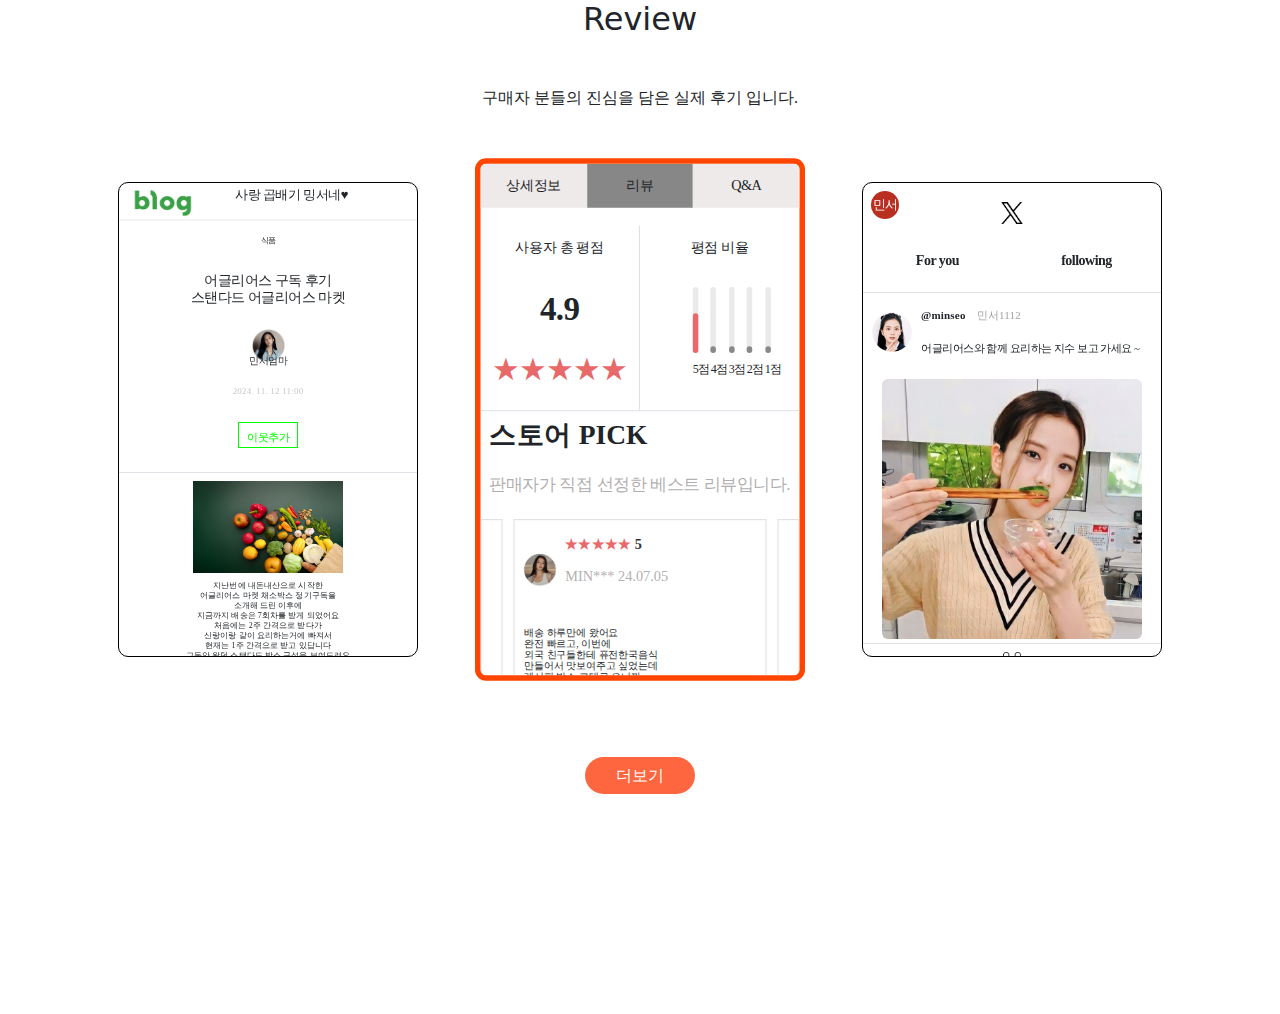
==== commit 445e210a: "리뷰 컴포넌트 최종 수정작업 및 반응형 완료" ====
--- a/reviewboxset.html
+++ b/reviewboxset.html
@@ -4,7 +4,7 @@
   <meta charset="UTF-8">
   <meta name="viewport" content="width=device-width, initial-scale=1.0">
   <link rel="stylesheet" href="https://unpkg.com/swiper/swiper-bundle.min.css">
-  <title>Swiper 8 Example</title>   
+  <title>Reiview component</title>   
   <link rel="stylesheet" href="./css/reivewboxset.min.css">
   <link rel="stylesheet" href="https://yunjuyean.github.io/uglyus/css/common.min.css">
   <link href="https://cdn.jsdelivr.net/npm/bootstrap@5.3.3/dist/css/bootstrap.min.css" rel="stylesheet" integrity="sha384-QWTKZyjpPEjISv5WaRU9OFeRpok6YctnYmDr5pNlyT2bRjXh0JMhjY6hW+ALEwIH" crossorigin="anonymous">
--- a/css/reivewboxset.min.css
+++ b/css/reivewboxset.min.css
@@ -1 +1 @@
-.swiper{height:100%;padding-bottom:100px}.swiper-slide{font-size:.5rem}.swiper-slide>div{border:1px solid #000;transform:translate(160px, 20px);border-radius:10px;transition:.5s}body p,body span{font-family:"Pretendard"}.f_11{font-size:11px}.f_13{font-size:13px}.f_30{font-size:30px}.divider_color{border:1px solid #d3d3d3}.box_color{border:1px solid rgba(211,211,211,.7)}.swiper-slide-prev>div{transform:translate(80px, 90px);border-radius:10px}.swiper-slide-active{z-index:10000}.swiper-slide-active>div{transform:translateY(0%) scale(1.1);border-radius:10px;border:5px solid #ff4500}.swiper-slide-next>div{border:1px solid #000;transform:translate(-80px, 50px);border-radius:10px}.swiper-slide-next+.swiper-slide>div{border:1px solid #000;border-radius:10px;transform:translate(-160px, 100px)}.review_text{font-size:13px;letter-spacing:-0.5px;line-height:1.8rem}.reviewbox{width:300px;height:474.75px;overflow:hidden}.usernaver .usernaver_topmenu p,.usernaver .usernaver_rating p{line-height:40px}.usernaver .bg_light{background-color:#eeeaea}.usernaver .bg_dark{background-color:#888787}.usernaver .user_score_star{font-size:28px;color:#e86969}.usernaver .user_score_count_bar{height:60px;background-color:#ece9e9;width:5px;border-radius:5px;transform:rotate(180deg)}.usernaver .user_score_count_bar .user_score_highcount_colour{background-color:#e76969;height:60%;border-radius:5px}.usernaver .user_score_count_bar .user_score_lowcount_colour{background-color:#8b8889;height:10%;border-radius:5px}.usernaver .usernaver_border_divider{transform:rotate(90deg);width:33%}.usernaver .usernaver_review_article{line-height:1.8rem}.usernaver .usernaver_review_article .usernaver_reivew_title{font-size:25px;font-weight:600}.usernaver .usernaver_review_article .usernaver_review_subtitle{font-size:15px;color:#b3afaf}.usernaver .usernaver_review_article .usernaver_review_small_left{height:150px;width:20px}.usernaver .usernaver_review_article .usernaver_review_small_right{height:150px;width:20px}.usernaver .usernaver_review_article .usernaver_review_small_main{height:150px;width:230px}.usernaver .usernaver_review_article .usernaver_review_small_main .naver_review_userphoto .usernaver_profile{width:30px}.usernaver .usernaver_review_article .usernaver_review_small_main .naver_review_userphoto .reviewbox_user_score{color:#e86969}.usernaver .usernaver_review_article .usernaver_review_small_main .naver_review_userphoto .reviewbox_user_score .reviewbox_user_score_number{color:#333}.usernaver .usernaver_review_article .usernaver_review_small_main .naver_review_userphoto .reviewbox_user_id{margin-top:-15px;color:#b2afb0}.usernaver .usernaver_review_article .usernaver_review_small_main .naver_review_userphoto .reviewbox_user_date{color:#b2afb0}.usernaver .usernaver_review_article .usernaver_review_small_main .naver_review_userphoto .reviewbox_user_review{font-size:9px;line-height:1.1}.usernaver .usernaver_review_article .usernaver_review_small_main .naver_review_userphoto .reviewbox_user_reviewphoto{width:80px}.usernaver .favorit_iconbox{border:1px solid #efefef;width:35px;height:35px}.usernaver .favorit_iconbox .favorit_icon{color:#8b8b8b;font-size:1rem}.usernaver .comment_iconbox{border:1px solid #efefef;width:35px;height:35px}.usernaver .comment_iconbox .comment_icon{color:#8b8b8b;font-size:1rem}.usernaver .present_box{border:1px solid #11de5b;width:85px;height:35px}.usernaver .present_box .bi-gift{font-size:1rem}.usernaver .buy_box{background-color:#11de5b;width:85px;height:35px}.usernaver .buy_box .naver_circle_icon{width:20px;margin-top:3px}.usernaver .usernaver_box_text{font-size:14px;color:#333}.twitter .twitter_profile{width:28px;height:28px;background-color:#b93021;margin-top:10px;margin-left:10px}.twitter .twitter_logo{width:22px}.twitter .twitter_setting{width:29px;font-size:1.5rem}.twitter .twitter_top_text{padding-top:12px;font-size:14px;font-weight:600}.twitter .twitter_review_profile{width:42px}.twitter .twitter_reviewbox_user_info .twitter_reviewbox_user_id{font-weight:600;letter-spacing:.2px}.twitter .twitter_reviewbox_user_info .twitter_reviewbox_user_nikname{font-weight:300;letter-spacing:.2px;margin-left:45px;color:#a2a2a2}.twitter .twitter_reviewbox_reivew_text{margin-top:-12px}.twitter .twitter_rieveiwbox_reviewphoto{width:260px;margin-top:3px}.twitter .twitter_bottomicon{font-size:17px}.twitter .twitter_bottomicon .twitter_followingicon{width:30px}.instagram .insta_profilephoto{width:35px}.instagram .insta_reviewbox_user_info .insta_reviewbox_user_id{font-weight:600}.instagram .insta_reviewbox_user_info .insta_reviewbox_user_country{color:#a6a6a6;letter-spacing:.5px;font-weight:400;font-size:12px;margin-top:-1rem}.instagram .insta_reviewbox_user_info .bi{font-size:18px;margin-left:9rem}.instagram .insta_reiviewbox_icon .bi-heart-fill{font-size:20px;color:#f54161}.instagram .insta_reiviewbox_icon .bi-chat{font-size:20px;margin-top:-1px}.instagram .insta_reiviewbox_icon .insta_icon_send{width:20px;transform:rotate(10deg);opacity:.7;margin-top:-2px}.instagram .insta_follwing_photo img{width:20px}.instagram .insta_follwing_photo .insta_follwing_photo_s{margin-left:-5px}.instagram .insta_follwing_photo .insta_follwing_photo_t{margin-left:-5px}.instagram .insta_reviewbox_article{font-size:12px;letter-spacing:.1px}.instagram .insta_reviewbox_article .insta_reviewbox_article_f{margin-top:-22px;margin-left:27px;font-weight:300}.instagram .insta_reviewbox_article .insta_reviewbox_article_s{font-size:10px;font-weight:300;margin-top:-12px}.instagram .insta_reviewbox_article .insta_reviewbox_article_t{font-size:10px;font-weight:300;color:#9acdfb;margin-top:-13px;margin-right:145px}.youtube .youtube_icon{font-size:17px}.youtube .youtube_icon .youtube_logo{width:80px}.youtube .youtube_reviewbox_photos .youtube_reviewbox_title{font-size:17px;font-weight:600;letter-spacing:.7px;margin-right:82px}.youtube .youtube_reviewbox_photos .youtube_reviewbox_article_f{margin-right:108px;font-size:12px;font-weight:400;letter-spacing:.2px}.youtube .youtube_reviewbox_photos .youtube_reviewbox_article_s{margin-left:10px}.youtube .youtube_reviewbox_photos .youtube_reviewbox_article_t{margin-left:12px}.youtube .youtube_reviewbox_photos .youtube_reviewbox_article_four{font-size:12px;letter-spacing:.2px}.youtube .youtube_reviewbox_photos .youtube_reviewbox_article_five{font-size:9px;font-weight:400;letter-spacing:.2px}.youtube .youtube_reviewbox_photos .youtube_reviewbox_profile{width:33px}.youtube .youtube_bottom_icon{margin-top:20px;font-size:25px}.youtube .youtube_bottom_icon .youtube_bottom_icon_s{width:40px;height:35px}.youtube .youtube_bottom_icon .youtube_profile{width:26px;height:26px;background-color:#b93021}.naverblog .naverblog_top_icon{margin-top:-10px}.naverblog .naverblog_top_icon .naverblog_logo{width:60px}.naverblog .naverblog_top_icon .bi-card-list{font-size:1rem}.naverblog .naverblog_top_icon .bi-search{font-size:1rem}.naverblog .naverblog_top_icon .bi-list{font-size:22px}.naverblog .naverblog_top_icon .naverblog_top_title{margin-left:-13px}.naverblog_border_divider_horizontal{bottom:30px}.naverblog_review_text_f{font-size:.5rem}.naverblog_review_text_s{font-size:14px;line-height:17px}.naverblog_review_profile .naverblog_review_profile_img{width:35px;margin-top:6px}.naverblog_review_profile .naverblog_review_profile_text_f{font-size:10px;margin-top:-1rem}.naverblog_review_profile .naverblog_review_profile_text_s{font-size:9px;color:#cdc7c7;letter-spacing:.2px;margin-top:-15px}.naverblog_addfriends{width:60px;height:26px;color:#00fe00;border:1px solid #00fe00}.naverblog_review_article .naverblog_review_article_photo{width:150px}.naverblog_review_article .naverblog_review_article_post{font-size:.5rem;font-weight:300;letter-spacing:.1px}.naverblog_border_divider_horizontal_t{margin-top:-2px}.naverblog_bottom_icon .naverblog_bottom_naverlogo{width:20px}.naverblog_bottom_icon .bi-arrow-clockwise{font-size:22px;transform:rotate(90deg)}.naverblog_bottom_icon .naverblog_bottom_ano_arrow{width:20px}.naverblog_bottom_icon .bi-list{font-size:25px}.btn_wrap_gms{padding-bottom:220px}.btn_gms{background-color:#fe663f;width:110px;height:37px}@media(max-width: 1400px){.swiper-slide>div{border:1px solid #000;transform:translate(0px, 0px);transition:.5s}.swiper-slide-prev>div{transform:translate(0px, 0px)}.swiper-slide-active{z-index:10000}.swiper-slide-active>div{transform:translateY(0%) scale(1.1);border-radius:10px;border:5px solid #ff4500}.swiper-slide-next>div{border:1px solid #000;transform:translate(0px, 0px)}.swiper-slide-next+.swiper-slide>div{border:1px solid #000;transform:translate(0px, 0px)}}@media(max-width: 1199px){.swiper-slide>div{border:1px solid #000;transform:translate(0px, 0px);transition:.5s}.swiper-slide-prev>div{transform:translate(-100px, 0px)}.swiper-slide-active{z-index:10000}.swiper-slide-active>div{transform:translateY(0%) scale(1.1);border-radius:10px;border:5px solid #ff4500}.swiper-slide-next>div{border:1px solid #000;transform:translate(100px, 0px)}.swiper-slide-next+.swiper-slide>div{display:none}}@media(max-width: 320px){.swiper-slide-active>div{transform:translateY(0%) scale(1);border-radius:10px;border:5px solid #ff4500}}+#review_gms .swiper{height:100%;padding-bottom:100px}#review_gms .swiper-slide{font-size:.5rem}#review_gms .swiper-slide>div{border:1px solid #000;transform:translate(160px, 20px);border-radius:10px;transition:.5s}#review_gms p{font-family:"Pretendard"}#review_gms span{font-family:"Pretendard"}.f_11{font-size:11px}.f_13{font-size:13px}.f_30{font-size:30px}.divider_color{border:1px solid #d3d3d3}.box_color{border:1px solid rgba(211,211,211,.7)}#review_gms .swiper-slide-prev>div{transform:translate(80px, 90px);border-radius:10px}#review_gms.swiper-slide-active{z-index:10000}#review_gms .swiper-slide-active>div{transform:translateY(0%) scale(1.1);border-radius:10px;border:5px solid #ff4500}#review_gms .swiper-slide-next>div{border:1px solid #000;transform:translate(-80px, 50px);border-radius:10px}#review_gms .swiper-slide-next+.swiper-slide>div{border:1px solid #000;border-radius:10px;transform:translate(-160px, 100px)}#review_gms .review_text{font-size:13px;letter-spacing:-0.5px;line-height:1.8rem}#review_gms .reviewbox{width:300px;height:474.75px;overflow:hidden}#review_gms .usernaver .usernaver_topmenu p,#review_gms .usernaver .usernaver_rating p{line-height:40px}#review_gms .usernaver .bg_light{background-color:#eeeaea}#review_gms .usernaver .bg_dark{background-color:#888787}#review_gms .usernaver .user_score_star{font-size:28px;color:#e86969}#review_gms .usernaver .user_score_count_bar{height:60px;background-color:#ece9e9;width:5px;border-radius:5px;transform:rotate(180deg)}#review_gms .usernaver .user_score_count_bar .user_score_highcount_colour{background-color:#e76969;height:60%;border-radius:5px}#review_gms .usernaver .user_score_count_bar .user_score_lowcount_colour{background-color:#8b8889;height:10%;border-radius:5px}#review_gms .usernaver .usernaver_border_divider{transform:rotate(90deg);width:33%}#review_gms .usernaver .usernaver_review_article{line-height:1.8rem}#review_gms .usernaver .usernaver_review_article .usernaver_reivew_title{font-size:25px;font-weight:600}#review_gms .usernaver .usernaver_review_article .usernaver_review_subtitle{font-size:15px;color:#b3afaf}#review_gms .usernaver .usernaver_review_article .usernaver_review_small_left{height:150px;width:20px}#review_gms .usernaver .usernaver_review_article .usernaver_review_small_right{height:150px;width:20px}#review_gms .usernaver .usernaver_review_article .usernaver_review_small_main{height:150px;width:230px}#review_gms .usernaver .usernaver_review_article .usernaver_review_small_main .naver_review_userphoto .usernaver_profile{width:30px}#review_gms .usernaver .usernaver_review_article .usernaver_review_small_main .naver_review_userphoto .reviewbox_user_score{color:#e86969}#review_gms .usernaver .usernaver_review_article .usernaver_review_small_main .naver_review_userphoto .reviewbox_user_score .reviewbox_user_score_number{color:#333}#review_gms .usernaver .usernaver_review_article .usernaver_review_small_main .naver_review_userphoto .reviewbox_user_id{margin-top:-15px;color:#b2afb0}#review_gms .usernaver .usernaver_review_article .usernaver_review_small_main .naver_review_userphoto .reviewbox_user_date{color:#b2afb0}#review_gms .usernaver .usernaver_review_article .usernaver_review_small_main .naver_review_userphoto .reviewbox_user_review{font-size:9px;line-height:1.1}#review_gms .usernaver .usernaver_review_article .usernaver_review_small_main .naver_review_userphoto .reviewbox_user_reviewphoto{width:80px}#review_gms .usernaver .favorit_iconbox{border:1px solid #efefef;width:35px;height:35px}#review_gms .usernaver .favorit_iconbox .favorit_icon{color:#8b8b8b;font-size:1rem}#review_gms .usernaver .comment_iconbox{border:1px solid #efefef;width:35px;height:35px}#review_gms .usernaver .comment_iconbox .comment_icon{color:#8b8b8b;font-size:1rem}#review_gms .usernaver .present_box{border:1px solid #11de5b;width:85px;height:35px}#review_gms .usernaver .present_box .bi-gift{font-size:1rem}#review_gms .usernaver .buy_box{background-color:#11de5b;width:85px;height:35px}#review_gms .usernaver .buy_box .naver_circle_icon{width:20px;margin-top:3px}#review_gms .usernaver .usernaver_box_text{font-size:14px;color:#333}#review_gms .twitter .twitter_profile{width:28px;height:28px;background-color:#b93021;margin-top:10px;margin-left:10px}#review_gms .twitter .twitter_logo{width:22px}#review_gms .twitter .twitter_setting{width:29px;font-size:1.5rem}#review_gms .twitter .twitter_top_text{padding-top:12px;font-size:14px;font-weight:600}#review_gms .twitter .twitter_review_profile{width:42px}#review_gms .twitter .twitter_reviewbox_user_info .twitter_reviewbox_user_id{font-weight:600;letter-spacing:.2px}#review_gms .twitter .twitter_reviewbox_user_info .twitter_reviewbox_user_nikname{font-weight:300;letter-spacing:.2px;margin-left:45px;color:#a2a2a2}#review_gms .twitter .twitter_reviewbox_reivew_text{margin-top:-12px}#review_gms .twitter .twitter_rieveiwbox_reviewphoto{width:260px;margin-top:3px}#review_gms .twitter .twitter_bottomicon{font-size:17px}#review_gms .twitter .twitter_bottomicon .twitter_followingicon{width:30px}#review_gms .instagram .insta_profilephoto{width:35px}#review_gms .instagram .insta_reviewbox_user_info .insta_reviewbox_user_id{font-weight:600}#review_gms .instagram .insta_reviewbox_user_info .insta_reviewbox_user_country{color:#a6a6a6;letter-spacing:.5px;font-weight:400;font-size:12px;margin-top:-1rem}#review_gms .instagram .insta_reviewbox_user_info .bi{font-size:18px;margin-left:9rem}#review_gms .instagram .insta_reiviewbox_icon .bi-heart-fill{font-size:20px;color:#f54161}#review_gms .instagram .insta_reiviewbox_icon .bi-chat{font-size:20px;margin-top:-1px}#review_gms .instagram .insta_reiviewbox_icon .insta_icon_send{width:20px;transform:rotate(10deg);opacity:.7;margin-top:-2px}#review_gms .instagram .insta_follwing_photo img{width:20px}#review_gms .instagram .insta_follwing_photo .insta_follwing_photo_s{margin-left:-5px}#review_gms .instagram .insta_follwing_photo .insta_follwing_photo_t{margin-left:-5px}#review_gms .instagram .insta_reviewbox_article{font-size:12px;letter-spacing:.1px}#review_gms .instagram .insta_reviewbox_article .insta_reviewbox_article_f{margin-top:-22px;margin-left:27px;font-weight:300}#review_gms .instagram .insta_reviewbox_article .insta_reviewbox_article_s{font-size:10px;font-weight:300;margin-top:-12px}#review_gms .instagram .insta_reviewbox_article .insta_reviewbox_article_t{font-size:10px;font-weight:300;color:#9acdfb;margin-top:-13px;margin-right:145px}#review_gms .youtube .youtube_icon{font-size:17px}#review_gms .youtube .youtube_icon .youtube_logo{width:80px}#review_gms .youtube .youtube_reviewbox_photos .youtube_reviewbox_title{font-size:17px;font-weight:600;letter-spacing:.7px;margin-right:82px}#review_gms .youtube .youtube_reviewbox_photos .youtube_reviewbox_article_f{margin-right:108px;font-size:12px;font-weight:400;letter-spacing:.2px}#review_gms .youtube .youtube_reviewbox_photos .youtube_reviewbox_article_s{margin-left:10px}#review_gms .youtube .youtube_reviewbox_photos .youtube_reviewbox_article_t{margin-left:12px}#review_gms .youtube .youtube_reviewbox_photos .youtube_reviewbox_article_four{font-size:12px;letter-spacing:.2px}#review_gms .youtube .youtube_reviewbox_photos .youtube_reviewbox_article_five{font-size:9px;font-weight:400;letter-spacing:.2px}#review_gms .youtube .youtube_reviewbox_photos .youtube_reviewbox_profile{width:33px}#review_gms .youtube .youtube_bottom_icon{margin-top:20px;font-size:25px}#review_gms .youtube .youtube_bottom_icon .youtube_bottom_icon_s{width:40px;height:35px}#review_gms .youtube .youtube_bottom_icon .youtube_profile{width:26px;height:26px;background-color:#b93021}#review_gms .naverblog .naverblog_top_icon{margin-top:-10px}#review_gms .naverblog .naverblog_top_icon .naverblog_logo{width:60px}#review_gms .naverblog .naverblog_top_icon .bi-card-list{font-size:1rem}#review_gms .naverblog .naverblog_top_icon .bi-search{font-size:1rem}#review_gms .naverblog .naverblog_top_icon .bi-list{font-size:22px}#review_gms .naverblog .naverblog_top_icon .naverblog_top_title{margin-left:-13px}.naverblog_border_divider_horizontal{bottom:30px}.naverblog_review_text{margin-top:-40px}.naverblog_review_text .naverblog_review_text_f{font-size:.5rem}.naverblog_review_text .naverblog_review_text_s{font-size:14px;line-height:17px}.naverblog_review_profile .naverblog_review_profile_img{width:35px;margin-top:6px}.naverblog_review_profile .naverblog_review_profile_text_f{font-size:10px;margin-top:-1rem}.naverblog_review_profile .naverblog_review_profile_text_s{font-size:9px;color:#cdc7c7;letter-spacing:.2px;margin-top:-15px}.naverblog_addfriends{width:60px;height:26px;color:#00fe00;border:1px solid #00fe00}.naverblog_review_article .naverblog_review_article_photo{width:150px}.naverblog_review_article .naverblog_review_article_post{font-size:.5rem;font-weight:300;letter-spacing:.1px}.naverblog_border_divider_horizontal_t{margin-top:-2px}.naverblog_bottom_icon .naverblog_bottom_naverlogo{width:20px}.naverblog_bottom_icon .bi-arrow-clockwise{font-size:22px;transform:rotate(90deg)}.naverblog_bottom_icon .naverblog_bottom_ano_arrow{width:20px}.naverblog_bottom_icon .bi-list{font-size:25px}.btn_wrap_gms{padding-bottom:220px}.btn_gms{background-color:#fe663f;width:110px;height:37px}@media(max-width: 1400px){#review_gms .swiper-slide>div{border:1px solid #000;transform:translate(0px, 0px);transition:.5s}#review_gms .swiper-slide-prev>div{transform:translate(0px, 0px)}#review_gms .swiper-slide-active{z-index:10000}#review_gms .swiper-slide-active>div{transform:translateY(0%) scale(1.1);border-radius:10px;border:5px solid #ff4500}#review_gms .swiper-slide-next>div{border:1px solid #000;transform:translate(0px, 0px)}#review_gms .swiper-slide-next+.swiper-slide>div{border:1px solid #000;transform:translate(0px, 0px)}}@media(max-width: 1199px){#review_gms .swiper-slide>div{border:1px solid #000;transform:translate(0px, 0px);transition:.5s}#review_gms .swiper-slide-prev>div{transform:translate(-100px, 0px)}#review_gms .swiper-slide-active{z-index:10000}#review_gms .swiper-slide-active>div{transform:translateY(0%) scale(1.1);border-radius:10px;border:5px solid #ff4500}#review_gms .swiper-slide-next>div{border:1px solid #000;transform:translate(100px, 0px)}#review_gms .swiper-slide-next+.swiper-slide>div{display:none}}@media(max-width: 320px){#review_gms .swiper-slide-active>div{transform:translateY(0%) scale(1);border-radius:10px;border:5px solid #ff4500}}